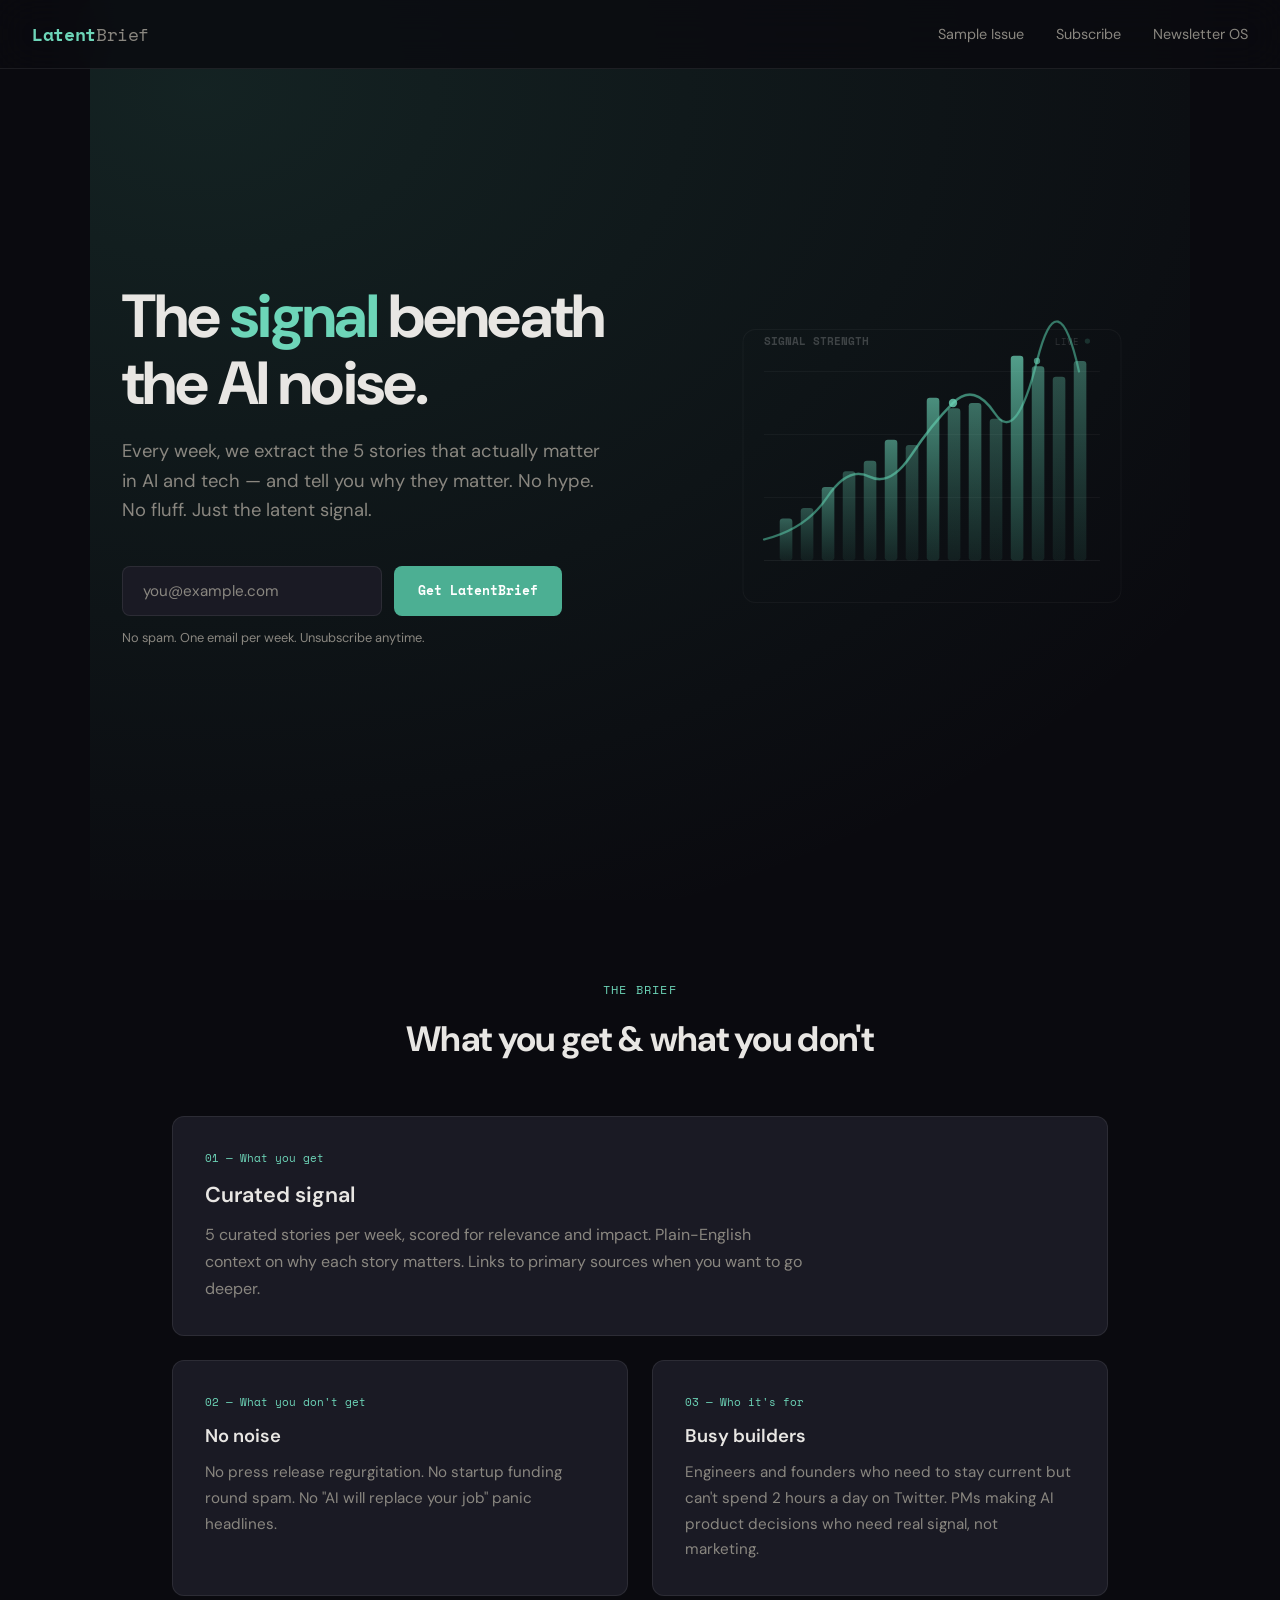
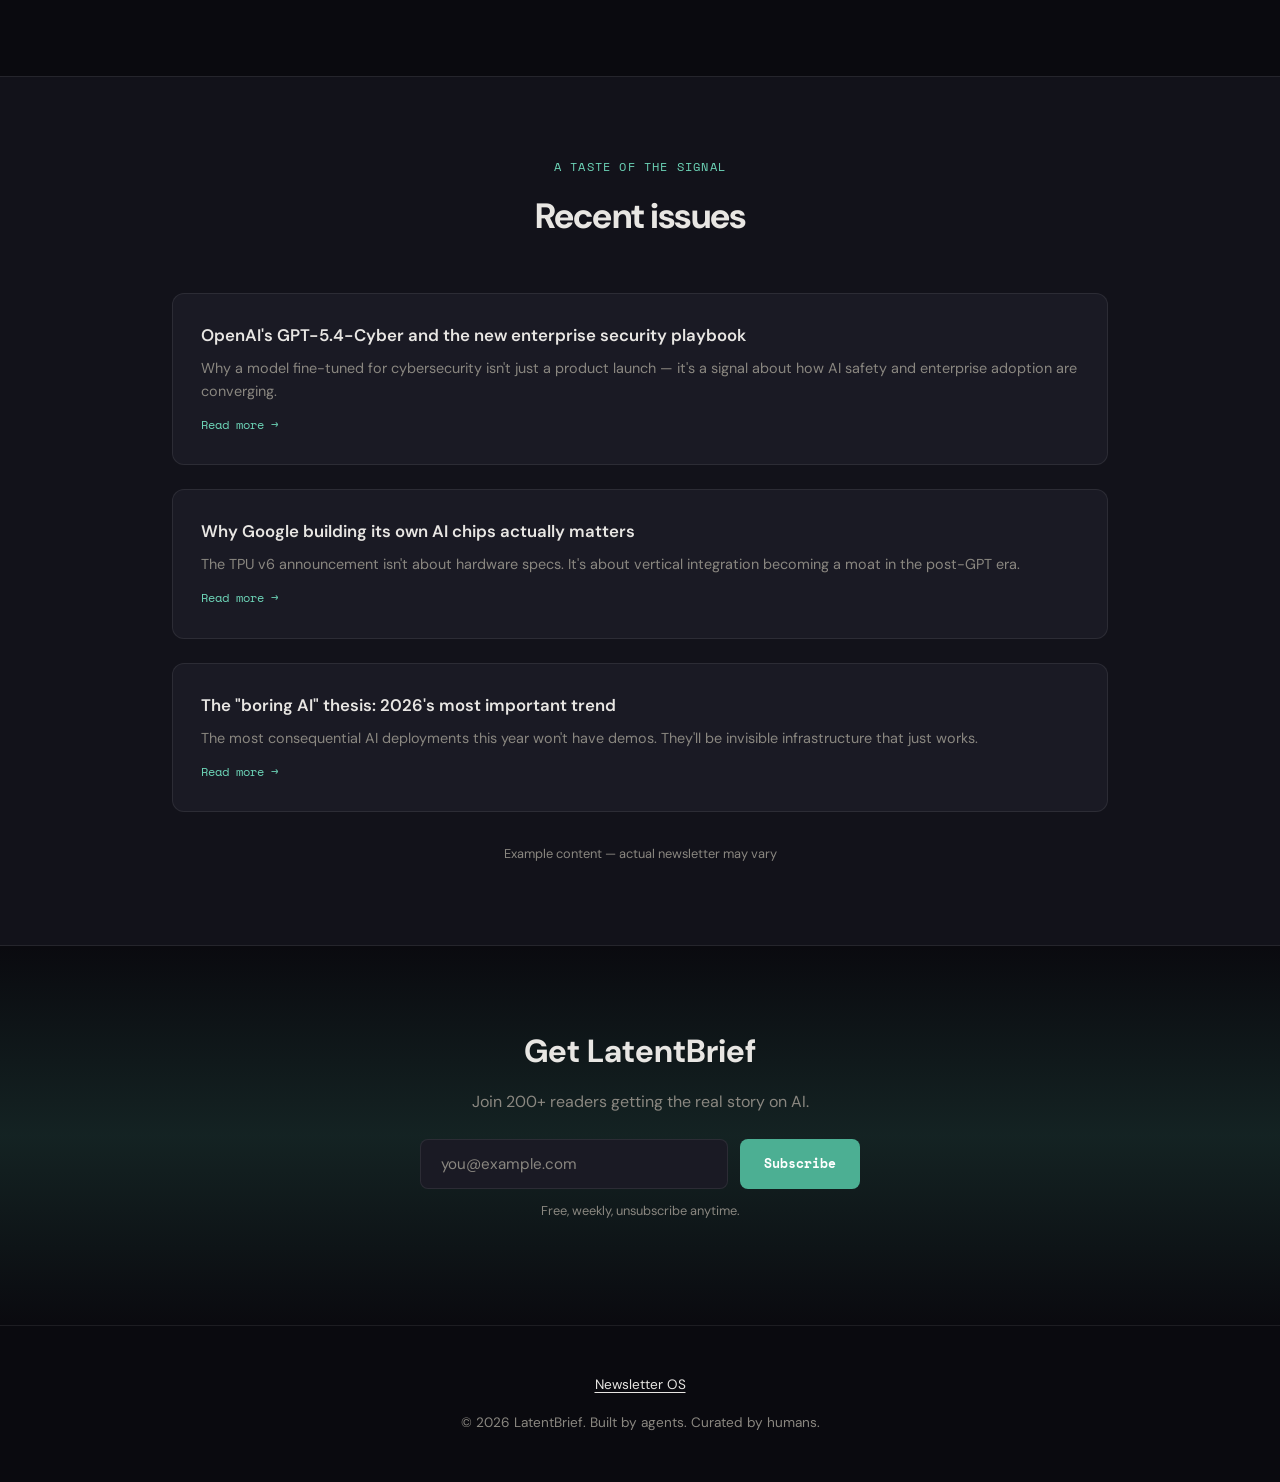
==== latentbrief/index.html @ 2be461a7 "fix: remove unicode arrow symbols and center mobile subscribe button" ====
<!DOCTYPE html>
<html lang="en">
<head>
  <meta charset="UTF-8">
  <meta name="viewport" content="width=device-width, initial-scale=1.0">
  <meta name="description" content="LatentBrief — A weekly tech newsletter that extracts the 5 stories that actually matter in AI and tech. No hype. No fluff. Just the latent signal.">
  <title>LatentBrief &#8212; The signal beneath the AI noise</title>
  <link rel="preconnect" href="https://fonts.googleapis.com">
  <link rel="preconnect" href="https://fonts.gstatic.com" crossorigin>
  <link href="https://fonts.googleapis.com/css2?family=DM+Sans:ital,opsz,wght@0,9..40,400;0,9..40,500;0,9..40,600;0,9..40,700;1,9..40,400&family=Space+Mono:wght@400;700&display=swap" rel="stylesheet">
  <style>
    *, *::before, *::after { box-sizing: border-box; margin: 0; padding: 0; }
    :root {
      --bg: #0a0a0f;
      --bg-elevated: #12121a;
      --bg-card: #1a1a24;
      --border: rgba(255,255,255,0.08);
      --text: #e8e6e3;
      --text-muted: #8a8780;
      --accent: #4caf93;
      --accent-light: #6dd5b8;
      --accent-glow: rgba(76,175,147,0.15);
      --mono: 'Space Mono', monospace;
      --sans: 'DM Sans', sans-serif;
    }
    html { scroll-behavior: smooth; }
    body {
      font-family: var(--sans);
      background: var(--bg);
      color: var(--text);
      line-height: 1.6;
      -webkit-font-smoothing: antialiased;
    }
    a { color: inherit; text-decoration: none; }

    /* Skip link */
    .skip-link {
      position: absolute; top: -40px; left: 0;
      background: var(--accent); color: #fff;
      padding: 0.5rem 1rem; font-family: var(--mono); font-size: 0.8rem;
      z-index: 200; border-radius: 0 0 6px 0;
      transition: top 0.2s;
    }
    .skip-link:focus { top: 0; outline: none; }

    .nav {
      position: fixed; top: 0; left: 0; right: 0; z-index: 100;
      padding: 1.25rem 2rem;
      display: flex; justify-content: space-between; align-items: center;
      background: rgba(10,10,15,0.8);
      backdrop-filter: blur(20px);
      border-bottom: 1px solid var(--border);
    }
    .nav-logo {
      font-family: var(--mono); font-weight: 700; font-size: 1.1rem;
      color: var(--accent-light); letter-spacing: -0.02em;
    }
    .nav-logo span { color: var(--text-muted); font-weight: 400; }
    .nav-links {
      display: flex; gap: 2rem; align-items: center;
      flex-wrap: wrap; justify-content: flex-end;
    }
    @media (max-width: 640px) {
      .nav { padding: 1rem; }
      .nav-links { gap: 1rem; }
      .nav-links a:not(.nav-logo) { font-size: 0.8rem; }
    }
    .nav-links a {
      font-size: 0.9rem; color: var(--text-muted);
      transition: color 0.2s;
    }
    .nav-links a:hover { color: var(--text); }
    .nav-links a:active { color: var(--accent-light); }
    .nav-links a:focus-visible {
      outline: 2px solid var(--accent); outline-offset: 4px; border-radius: 2px;
    }

    .hero {
      min-height: 100vh;
      display: grid;
      grid-template-columns: 1fr;
      align-items: center;
      padding: 8rem 2rem 4rem;
      position: relative;
      overflow: hidden;
      gap: 2rem;
    }
    @media (min-width: 900px) {
      .hero {
        grid-template-columns: 1.1fr 0.9fr;
        max-width: 1100px;
        margin: 0 auto;
        padding: 7rem 2rem 5rem;
      }
    }
    .hero::before {
      content: ''; position: absolute; top: -50%; left: -30%;
      width: 200%; height: 200%;
      background: radial-gradient(ellipse at 20% 30%, var(--accent-glow) 0%, transparent 50%);
      pointer-events: none;
    }
    .hero-text { position: relative; z-index: 1; }
    .hero h1 {
      font-size: clamp(2.5rem, 5vw, 3.8rem);
      font-weight: 700; line-height: 1.1;
      letter-spacing: -0.03em;
      margin-bottom: 1.25rem;
    }
    .hero h1 em {
      font-style: normal;
      color: var(--accent-light);
    }
    .hero-sub {
      font-size: 1.15rem; color: var(--text-muted);
      max-width: 480px; margin-bottom: 2.5rem;
    }
    .signup {
      display: flex; gap: 0.75rem; flex-wrap: wrap;
      width: 100%; max-width: 440px;
      position: relative;
      justify-content: center;
    }
    .signup label {
      position: absolute;
      left: -9999px;
      width: 1px;
      height: 1px;
      overflow: hidden;
    }
    .signup input {
      flex: 1; min-width: 240px;
      padding: 0.875rem 1.25rem; border-radius: 8px;
      border: 1px solid var(--border); background: var(--bg-card);
      color: var(--text); font-family: var(--sans); font-size: 0.95rem;
      outline: none; transition: border-color 0.2s, box-shadow 0.2s;
    }
    .signup input:focus {
      border-color: var(--accent);
      box-shadow: 0 0 0 3px rgba(76,175,147,0.15);
    }
    .signup input::placeholder { color: var(--text-muted); }
    .signup button {
      padding: 0.875rem 1.5rem; border-radius: 8px;
      border: none; background: var(--accent); color: #fff;
      font-family: var(--mono); font-size: 0.8rem; font-weight: 700;
      cursor: pointer;
      transition: background 0.15s ease-out, transform 0.15s ease-out, box-shadow 0.15s ease-out;
      white-space: nowrap;
      position: relative;
    }
    .signup button:hover {
      background: var(--accent-light);
      transform: translateY(-1px);
      box-shadow: 0 4px 12px rgba(76,175,147,0.25);
    }
    .signup button:active {
      transform: translateY(0) scale(0.97);
      box-shadow: 0 1px 4px rgba(76,175,147,0.2);
    }
    .signup button:focus-visible {
      outline: 2px solid var(--accent-light); outline-offset: 3px;
    }
    .signup button[aria-busy="true"] {
      color: transparent;
    }
    .signup button[aria-busy="true"]::after {
      content: '';
      position: absolute;
      top: 50%; left: 50%;
      width: 1rem; height: 1rem;
      margin: -0.5rem 0 0 -0.5rem;
      border: 2px solid rgba(255,255,255,0.3);
      border-top-color: #fff;
      border-radius: 50%;
      animation: spin 0.6s linear infinite;
    }
    @keyframes spin { to { transform: rotate(360deg); } }
    .signup-success {
      display: none;
      align-items: center;
      gap: 0.5rem;
      padding: 0.875rem 1.25rem;
      border-radius: 8px;
      background: rgba(76,175,147,0.1);
      border: 1px solid rgba(76,175,147,0.3);
      color: var(--accent-light);
      font-size: 0.95rem;
    }
    .signup-success.visible { display: flex; }
    .signup-error {
      display: none;
      width: 100%;
      padding: 0.5rem 0;
      color: #ef4444;
      font-size: 0.85rem;
    }
    .signup-error.visible { display: block; }
    .signup-note {
      margin-top: 0.75rem; font-size: 0.8rem; color: var(--text-muted);
    }

    .signal-viz {
      position: relative;
      width: 100%;
      height: 280px;
      display: flex;
      align-items: center;
      justify-content: center;
    }
    @media (min-width: 900px) {
      .signal-viz { height: 360px; }
    }
    .signal-viz svg {
      width: 100%;
      height: 100%;
      max-width: 420px;
    }

    .section {
      padding: 5rem 2rem; max-width: 1000px; margin: 0 auto;
    }
    .section-header {
      text-align: center; margin-bottom: 3rem;
    }
    .section-header p {
      font-family: var(--mono); font-size: 0.75rem;
      color: var(--accent-light); text-transform: uppercase;
      letter-spacing: 0.1em; margin-bottom: 0.75rem;
    }
    .section-header h2 {
      font-size: clamp(1.6rem, 4vw, 2.2rem); font-weight: 700;
      letter-spacing: -0.02em;
    }

    .cards {
      display: grid;
      grid-template-columns: 1fr;
      gap: 1.5rem;
    }
    @media (min-width: 700px) {
      .cards {
        grid-template-columns: 1fr 1fr;
        grid-template-rows: auto auto;
      }
      .card:first-child {
        grid-column: 1 / -1;
      }
    }
    .card {
      background: var(--bg-card); border: 1px solid var(--border);
      border-radius: 12px; padding: 2rem;
      transition: all 0.2s ease-out;
    }
    .card:hover {
      border-color: rgba(76,175,147,0.3);
      transform: translateY(-2px);
      box-shadow: 0 8px 24px rgba(0,0,0,0.2);
    }
    .card-label {
      font-family: var(--mono); font-size: 0.7rem;
      color: var(--accent-light); margin-bottom: 0.75rem;
    }
    .card h3 { font-size: 1.15rem; font-weight: 600; margin-bottom: 0.5rem; }
    .card:first-child h3 { font-size: 1.35rem; }
    .card p { font-size: 0.95rem; color: var(--text-muted); line-height: 1.7; }
    .card:first-child p { font-size: 1rem; max-width: 600px; }

    .samples {
      background: var(--bg-elevated);
      border-top: 1px solid var(--border);
      border-bottom: 1px solid var(--border);
    }
    .sample-grid {
      display: grid; gap: 1.5rem;
    }
    .sample {
      background: var(--bg-card); border: 1px solid var(--border);
      border-radius: 12px; padding: 1.75rem;
      transition: all 0.2s ease-out;
    }
    .sample:hover {
      border-color: rgba(76,175,147,0.3);
      transform: translateY(-1px);
    }
    .sample h3 {
      font-size: 1.05rem; font-weight: 600; margin-bottom: 0.5rem;
    }
    .sample p { font-size: 0.9rem; color: var(--text-muted); }
    .sample .read {
      display: inline-block; margin-top: 0.75rem;
      font-family: var(--mono); font-size: 0.75rem; color: var(--accent-light);
    }

    .cta {
      text-align: center; padding: 5rem 2rem;
      background: linear-gradient(180deg, transparent 0%, var(--accent-glow) 50%, transparent 100%);
    }
    .cta h2 { font-size: 2rem; font-weight: 700; margin-bottom: 0.75rem; }
    .cta p { color: var(--text-muted); margin-bottom: 1.5rem; }

    .footer {
      padding: 3rem 2rem; text-align: center;
      border-top: 1px solid var(--border);
      color: var(--text-muted); font-size: 0.85rem;
    }
    .footer a {
      color: var(--text);
      text-decoration: underline;
      text-underline-offset: 3px;
      transition: color 0.2s;
    }
    .footer a:hover { color: var(--accent-light); }
    .footer a:focus-visible {
      outline: 2px solid var(--accent); outline-offset: 3px; border-radius: 2px;
    }
    .footer a:active { color: var(--accent); }
    .footer-links { display: flex; gap: 1.5rem; justify-content: center; margin-bottom: 1rem; }

    ::-webkit-scrollbar { width: 8px; }
    ::-webkit-scrollbar-track { background: var(--bg); }
    ::-webkit-scrollbar-thumb { background: var(--bg-card); border-radius: 4px; }

    @media (prefers-reduced-motion: reduce) {
      *, *::before, *::after {
        animation-duration: 0.01ms !important;
        animation-iteration-count: 1 !important;
        transition-duration: 0.01ms !important;
        scroll-behavior: auto !important;
      }
    }
  </style>
</head>
<body>

  <a href="#hero" class="skip-link">Skip to content</a>

  <nav class="nav">
    <div class="nav-logo">Latent<span>Brief</span></div>
    <div class="nav-links">
      <a href="#preview">Sample Issue</a>
      <a href="#subscribe">Subscribe</a>
      <a href="../">Newsletter OS</a>
    </div>
  </nav>

  <header class="hero" id="hero">
    <div class="hero-text">
      <h1>The <em>signal</em> beneath the AI noise.</h1>
      <p class="hero-sub">Every week, we extract the 5 stories that actually matter in AI and tech &#8212; and tell you why they matter. No hype. No fluff. Just the latent signal.</p>
      <form class="signup" id="hero-signup" onsubmit="handleSubscribe(event, 'hero-signup')">
        <label for="hero-email">Email address</label>
        <input type="email" id="hero-email" name="email" placeholder="you@example.com" required>
        <button type="submit" id="hero-btn">Get LatentBrief</button>
        <div class="signup-success" id="hero-success">
          <svg width="18" height="18" viewBox="0 0 24 24" fill="none" stroke="currentColor" stroke-width="2.5" stroke-linecap="round" stroke-linejoin="round"><polyline points="20 6 9 17 4 12"/></svg>
          You're on the list. First issue drops soon.
        </div>
        <div class="signup-error" id="hero-error">Something went wrong. Please try again.</div>
      </form>
      <p class="signup-note">No spam. One email per week. Unsubscribe anytime.</p>
    </div>
    <div class="signal-viz" aria-hidden="true">
      <svg viewBox="0 0 400 300" xmlns="http://www.w3.org/2000/svg">
        <defs>
          <linearGradient id="signalGrad" x1="0%" y1="0%" x2="100%" y2="0%">
            <stop offset="0%" style="stop-color:#4caf93;stop-opacity:0.1"/>
            <stop offset="50%" style="stop-color:#6dd5b8;stop-opacity:0.4"/>
            <stop offset="100%" style="stop-color:#4caf93;stop-opacity:0.1"/>
          </linearGradient>
          <linearGradient id="barGrad" x1="0%" y1="0%" x2="0%" y2="100%">
            <stop offset="0%" style="stop-color:#6dd5b8;stop-opacity:0.8"/>
            <stop offset="100%" style="stop-color:#4caf93;stop-opacity:0.2"/>
          </linearGradient>
        </defs>
        <rect x="20" y="20" width="360" height="260" rx="12" fill="none" stroke="rgba(255,255,255,0.04)" stroke-width="1"/>
        <line x1="40" y1="240" x2="360" y2="240" stroke="rgba(255,255,255,0.06)" stroke-width="1"/>
        <line x1="40" y1="180" x2="360" y2="180" stroke="rgba(255,255,255,0.04)" stroke-width="1"/>
        <line x1="40" y1="120" x2="360" y2="120" stroke="rgba(255,255,255,0.04)" stroke-width="1"/>
        <line x1="40" y1="60" x2="360" y2="60" stroke="rgba(255,255,255,0.04)" stroke-width="1"/>
        <path d="M40,220 Q80,210 100,180 T140,160 T180,140 T220,90 T260,100 T300,50 T340,60" fill="none" stroke="url(#signalGrad)" stroke-width="2.5" stroke-linecap="round"/>
        <path d="M40,220 Q80,210 100,180 T140,160 T180,140 T220,90 T260,100 T300,50 T340,60" fill="none" stroke="#4caf93" stroke-width="2" stroke-linecap="round" opacity="0.6"/>
        <circle cx="220" cy="90" r="4" fill="#6dd5b8" opacity="0.8"/>
        <circle cx="300" cy="50" r="3" fill="#6dd5b8" opacity="0.6"/>
        <rect x="55" y="200" width="12" height="40" rx="3" fill="url(#barGrad)" opacity="0.5"/>
        <rect x="75" y="190" width="12" height="50" rx="3" fill="url(#barGrad)" opacity="0.4"/>
        <rect x="95" y="170" width="12" height="70" rx="3" fill="url(#barGrad)" opacity="0.6"/>
        <rect x="115" y="155" width="12" height="85" rx="3" fill="url(#barGrad)" opacity="0.4"/>
        <rect x="135" y="145" width="12" height="95" rx="3" fill="url(#barGrad)" opacity="0.5"/>
        <rect x="155" y="125" width="12" height="115" rx="3" fill="url(#barGrad)" opacity="0.7"/>
        <rect x="175" y="130" width="12" height="110" rx="3" fill="url(#barGrad)" opacity="0.4"/>
        <rect x="195" y="85" width="12" height="155" rx="3" fill="url(#barGrad)" opacity="0.8"/>
        <rect x="215" y="95" width="12" height="145" rx="3" fill="url(#barGrad)" opacity="0.5"/>
        <rect x="235" y="90" width="12" height="150" rx="3" fill="url(#barGrad)" opacity="0.6"/>
        <rect x="255" y="105" width="12" height="135" rx="3" fill="url(#barGrad)" opacity="0.4"/>
        <rect x="275" y="45" width="12" height="195" rx="3" fill="url(#barGrad)" opacity="0.9"/>
        <rect x="295" y="55" width="12" height="185" rx="3" fill="url(#barGrad)" opacity="0.6"/>
        <rect x="315" y="65" width="12" height="175" rx="3" fill="url(#barGrad)" opacity="0.4"/>
        <rect x="335" y="50" width="12" height="190" rx="3" fill="url(#barGrad)" opacity="0.5"/>
        <text x="40" y="35" fill="rgba(255,255,255,0.2)" font-family="var(--mono)" font-size="10" font-weight="700">SIGNAL STRENGTH</text>
        <text x="340" y="35" fill="rgba(255,255,255,0.15)" font-family="var(--mono)" font-size="9" text-anchor="end">LIVE</text>
        <circle cx="348" cy="31" r="2.5" fill="#4caf93" opacity="0.8">
          <animate attributeName="opacity" values="0.8;0.2;0.8" dur="2s" repeatCount="indefinite"/>
        </circle>
      </svg>
    </div>
  </header>

  <section>
    <div class="section">
      <div class="section-header">
        <p>The Brief</p>
        <h2>What you get & what you don't</h2>
      </div>
      <div class="cards">
        <div class="card">
          <div class="card-label">01 &#8212; What you get</div>
          <h3>Curated signal</h3>
          <p>5 curated stories per week, scored for relevance and impact. Plain-English context on why each story matters. Links to primary sources when you want to go deeper.</p>
        </div>
        <div class="card">
          <div class="card-label">02 &#8212; What you don't get</div>
          <h3>No noise</h3>
          <p>No press release regurgitation. No startup funding round spam. No "AI will replace your job" panic headlines.</p>
        </div>
        <div class="card">
          <div class="card-label">03 &#8212; Who it's for</div>
          <h3>Busy builders</h3>
          <p>Engineers and founders who need to stay current but can't spend 2 hours a day on Twitter. PMs making AI product decisions who need real signal, not marketing.</p>
        </div>
      </div>
    </div>
  </section>

  <section id="preview" class="samples">
    <div class="section">
      <div class="section-header">
        <p>A taste of the signal</p>
        <h2>Recent issues</h2>
      </div>
      <div class="sample-grid">
        <div class="sample">
          <h3>OpenAI's GPT-5.4-Cyber and the new enterprise security playbook</h3>
          <p>Why a model fine-tuned for cybersecurity isn't just a product launch &#8212; it's a signal about how AI safety and enterprise adoption are converging.</p>
          <span class="read">Read more &#8594;</span>
        </div>
        <div class="sample">
          <h3>Why Google building its own AI chips actually matters</h3>
          <p>The TPU v6 announcement isn't about hardware specs. It's about vertical integration becoming a moat in the post-GPT era.</p>
          <span class="read">Read more &#8594;</span>
        </div>
        <div class="sample">
          <h3>The "boring AI" thesis: 2026's most important trend</h3>
          <p>The most consequential AI deployments this year won't have demos. They'll be invisible infrastructure that just works.</p>
          <span class="read">Read more &#8594;</span>
        </div>
      </div>
      <p style="text-align:center; margin-top:2rem; font-size:0.8rem; color:var(--text-muted);">Example content &#8212; actual newsletter may vary</p>
    </div>
  </section>

  <section id="subscribe" class="cta">
    <h2>Get LatentBrief</h2>
    <p>Join 200+ readers getting the real story on AI.</p>
    <form class="signup" id="cta-signup" style="margin:0 auto;" onsubmit="handleSubscribe(event, 'cta-signup')">
      <label for="cta-email">Email address</label>
      <input type="email" id="cta-email" name="email" placeholder="you@example.com" required>
      <button type="submit" id="cta-btn">Subscribe</button>
      <div class="signup-success" id="cta-success">
        <svg width="18" height="18" viewBox="0 0 24 24" fill="none" stroke="currentColor" stroke-width="2.5" stroke-linecap="round" stroke-linejoin="round"><polyline points="20 6 9 17 4 12"/></svg>
        You're on the list. First issue drops soon.
      </div>
      <div class="signup-error" id="cta-error">Something went wrong. Please try again.</div>
    </form>
    <p class="signup-note">Free, weekly, unsubscribe anytime.</p>
  </section>

  <footer class="footer">
    <div class="footer-links">
      <a href="../">Newsletter OS</a>
    </div>
    <p>&#169; 2026 LatentBrief. Built by agents. Curated by humans.</p>
  </footer>

  <script>
    function handleSubscribe(event, formId) {
      event.preventDefault();
      const form = document.getElementById(formId);
      const btn = form.querySelector('button[type="submit"]');
      const success = document.getElementById(formId.replace('signup', 'success'));
      const error = document.getElementById(formId.replace('signup', 'error'));
      const input = form.querySelector('input[type="email"]');

      success.classList.remove('visible');
      error.classList.remove('visible');

      if (!input.value || !input.validity.valid) {
        error.textContent = 'Please enter a valid email address.';
        error.classList.add('visible');
        input.focus();
        return;
      }

      btn.setAttribute('aria-busy', 'true');
      btn.disabled = true;
      const originalText = btn.textContent;

      setTimeout(() => {
        btn.removeAttribute('aria-busy');
        btn.disabled = false;
        btn.textContent = originalText;
        input.value = '';
        success.classList.add('visible');
        btn.style.display = 'none';
        input.style.display = 'none';
      }, 1200);
    }
  </script>

</body>
</html>
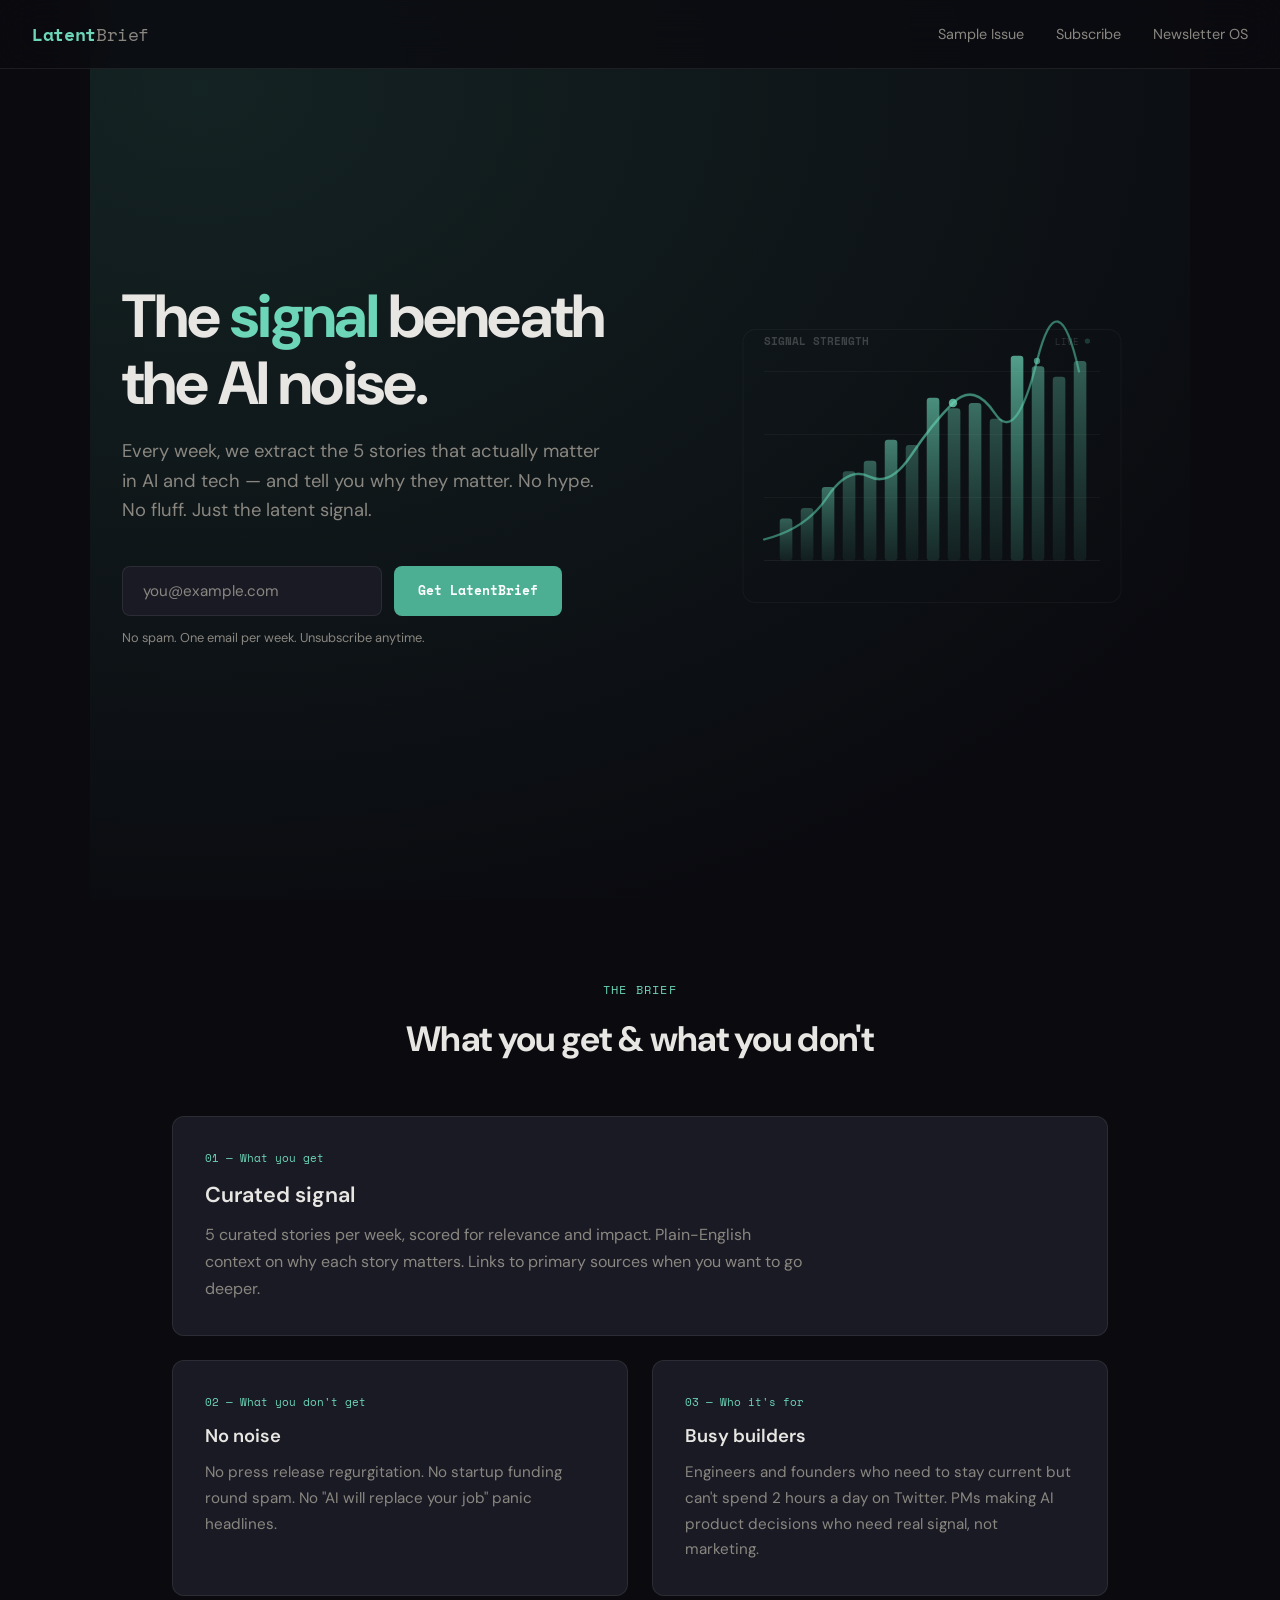
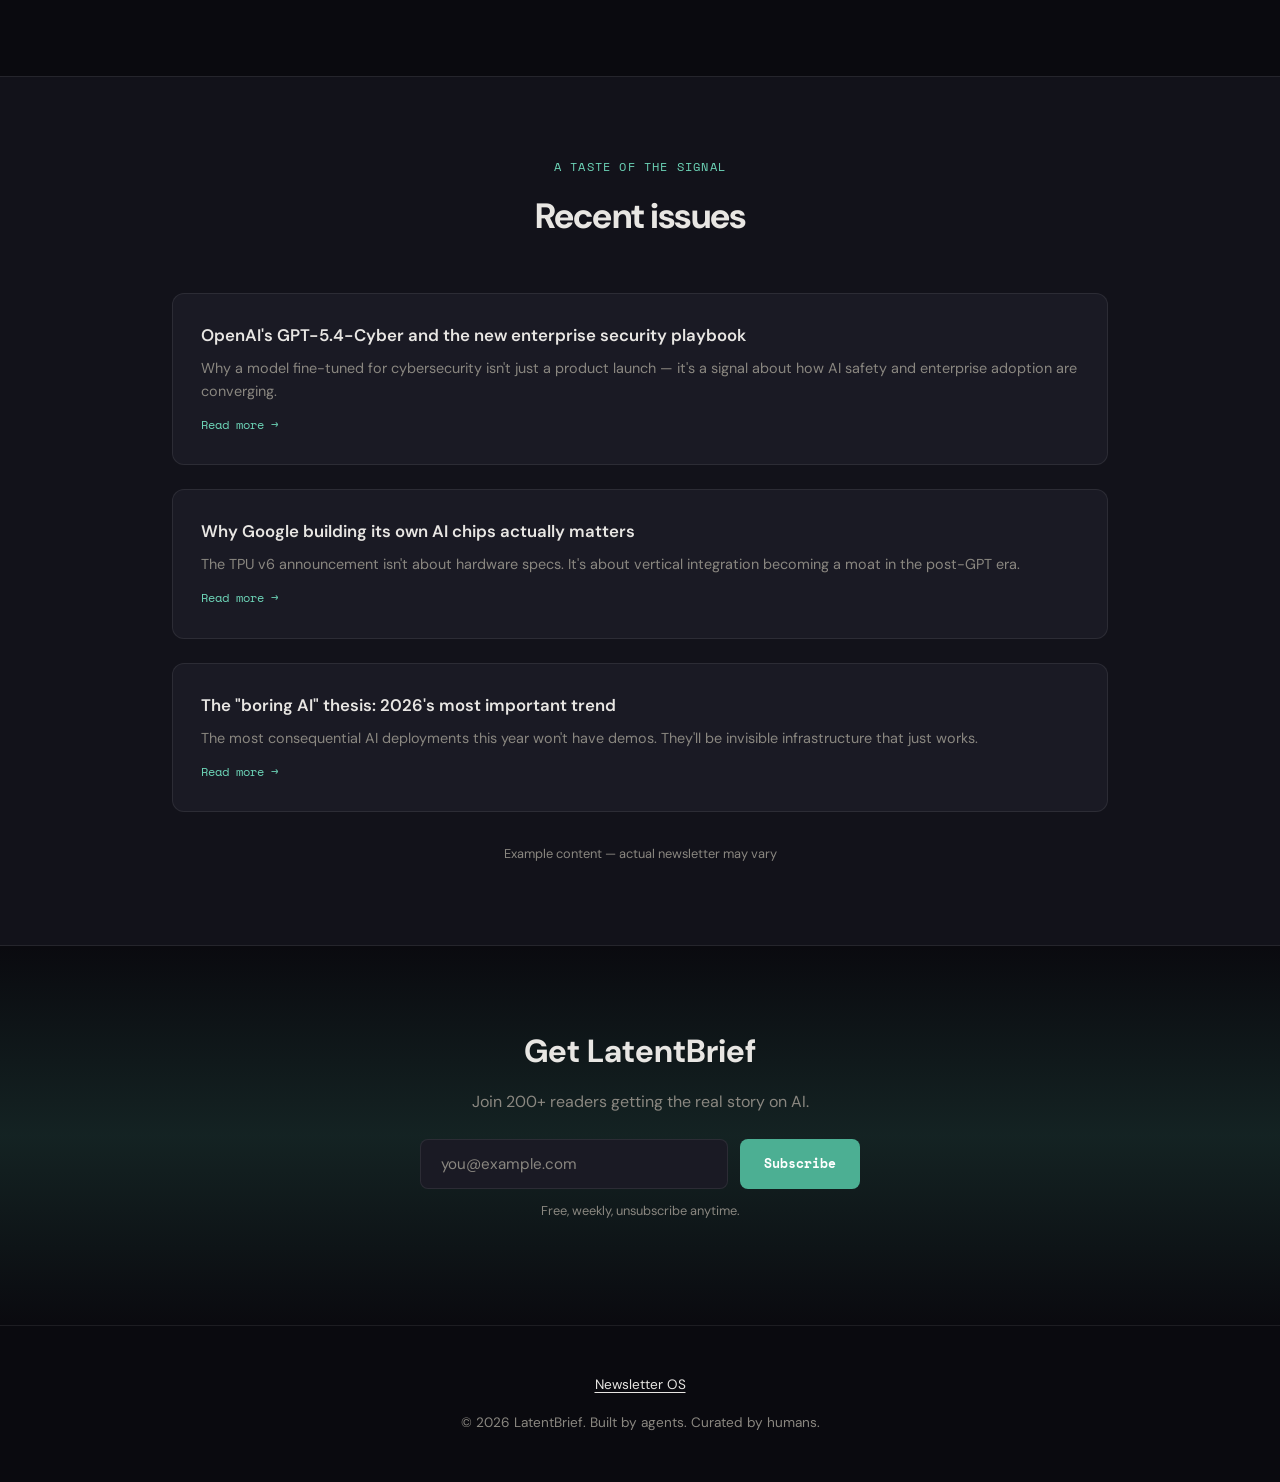
==== commit 2935900d: "feat: mobile hamburger menu for both pages On viewports <= 640px, nav links now collapse into a hamb" ====
--- a/latentbrief/index.html
+++ b/latentbrief/index.html
@@ -60,10 +60,35 @@
       display: flex; gap: 2rem; align-items: center;
       flex-wrap: wrap; justify-content: flex-end;
     }
+    .nav-toggle {
+      display: none;
+      background: none; border: none;
+      color: var(--text); cursor: pointer;
+      padding: 0.25rem; margin-left: auto;
+    }
+    .nav-toggle:focus-visible {
+      outline: 2px solid var(--accent); outline-offset: 3px; border-radius: 4px;
+    }
     @media (max-width: 640px) {
       .nav { padding: 1rem; }
-      .nav-links { gap: 1rem; }
-      .nav-links a:not(.nav-logo) { font-size: 0.8rem; }
+      .nav-toggle { display: block; }
+      .nav-links {
+        position: absolute; top: 100%; left: 0; right: 0;
+        background: rgba(10,10,15,0.95);
+        backdrop-filter: blur(20px);
+        border-bottom: 1px solid var(--border);
+        flex-direction: column;
+        padding: 1rem 2rem;
+        gap: 0;
+        display: none;
+      }
+      .nav-links.open { display: flex; }
+      .nav-links a {
+        padding: 0.75rem 0;
+        font-size: 0.95rem;
+        border-bottom: 1px solid var(--border);
+      }
+      .nav-links a:last-child { border-bottom: none; }
     }
     .nav-links a {
       font-size: 0.9rem; color: var(--text-muted);
@@ -336,7 +361,14 @@
 
   <nav class="nav">
     <div class="nav-logo">Latent<span>Brief</span></div>
-    <div class="nav-links">
+    <button class="nav-toggle" aria-label="Toggle menu" aria-expanded="false" aria-controls="nav-menu">
+      <svg width="24" height="24" viewBox="0 0 24 24" fill="none" stroke="currentColor" stroke-width="2" stroke-linecap="round">
+        <line x1="3" y1="6" x2="21" y2="6"/>
+        <line x1="3" y1="12" x2="21" y2="12"/>
+        <line x1="3" y1="18" x2="21" y2="18"/>
+      </svg>
+    </button>
+    <div class="nav-links" id="nav-menu">
       <a href="#preview">Sample Issue</a>
       <a href="#subscribe">Subscribe</a>
       <a href="../">Newsletter OS</a>
@@ -514,6 +546,31 @@
         input.style.display = 'none';
       }, 1200);
     }
+    // Mobile nav toggle
+    (function() {
+      var toggle = document.querySelector('.nav-toggle');
+      var menu = document.getElementById('nav-menu');
+      if (!toggle || !menu) return;
+
+      toggle.addEventListener('click', function() {
+        var isOpen = menu.classList.toggle('open');
+        toggle.setAttribute('aria-expanded', isOpen);
+      });
+
+      menu.querySelectorAll('a').forEach(function(link) {
+        link.addEventListener('click', function() {
+          menu.classList.remove('open');
+          toggle.setAttribute('aria-expanded', 'false');
+        });
+      });
+
+      document.addEventListener('keydown', function(e) {
+        if (e.key === 'Escape' && menu.classList.contains('open')) {
+          menu.classList.remove('open');
+          toggle.setAttribute('aria-expanded', 'false');
+        }
+      });
+    })();
   </script>
 
 </body>
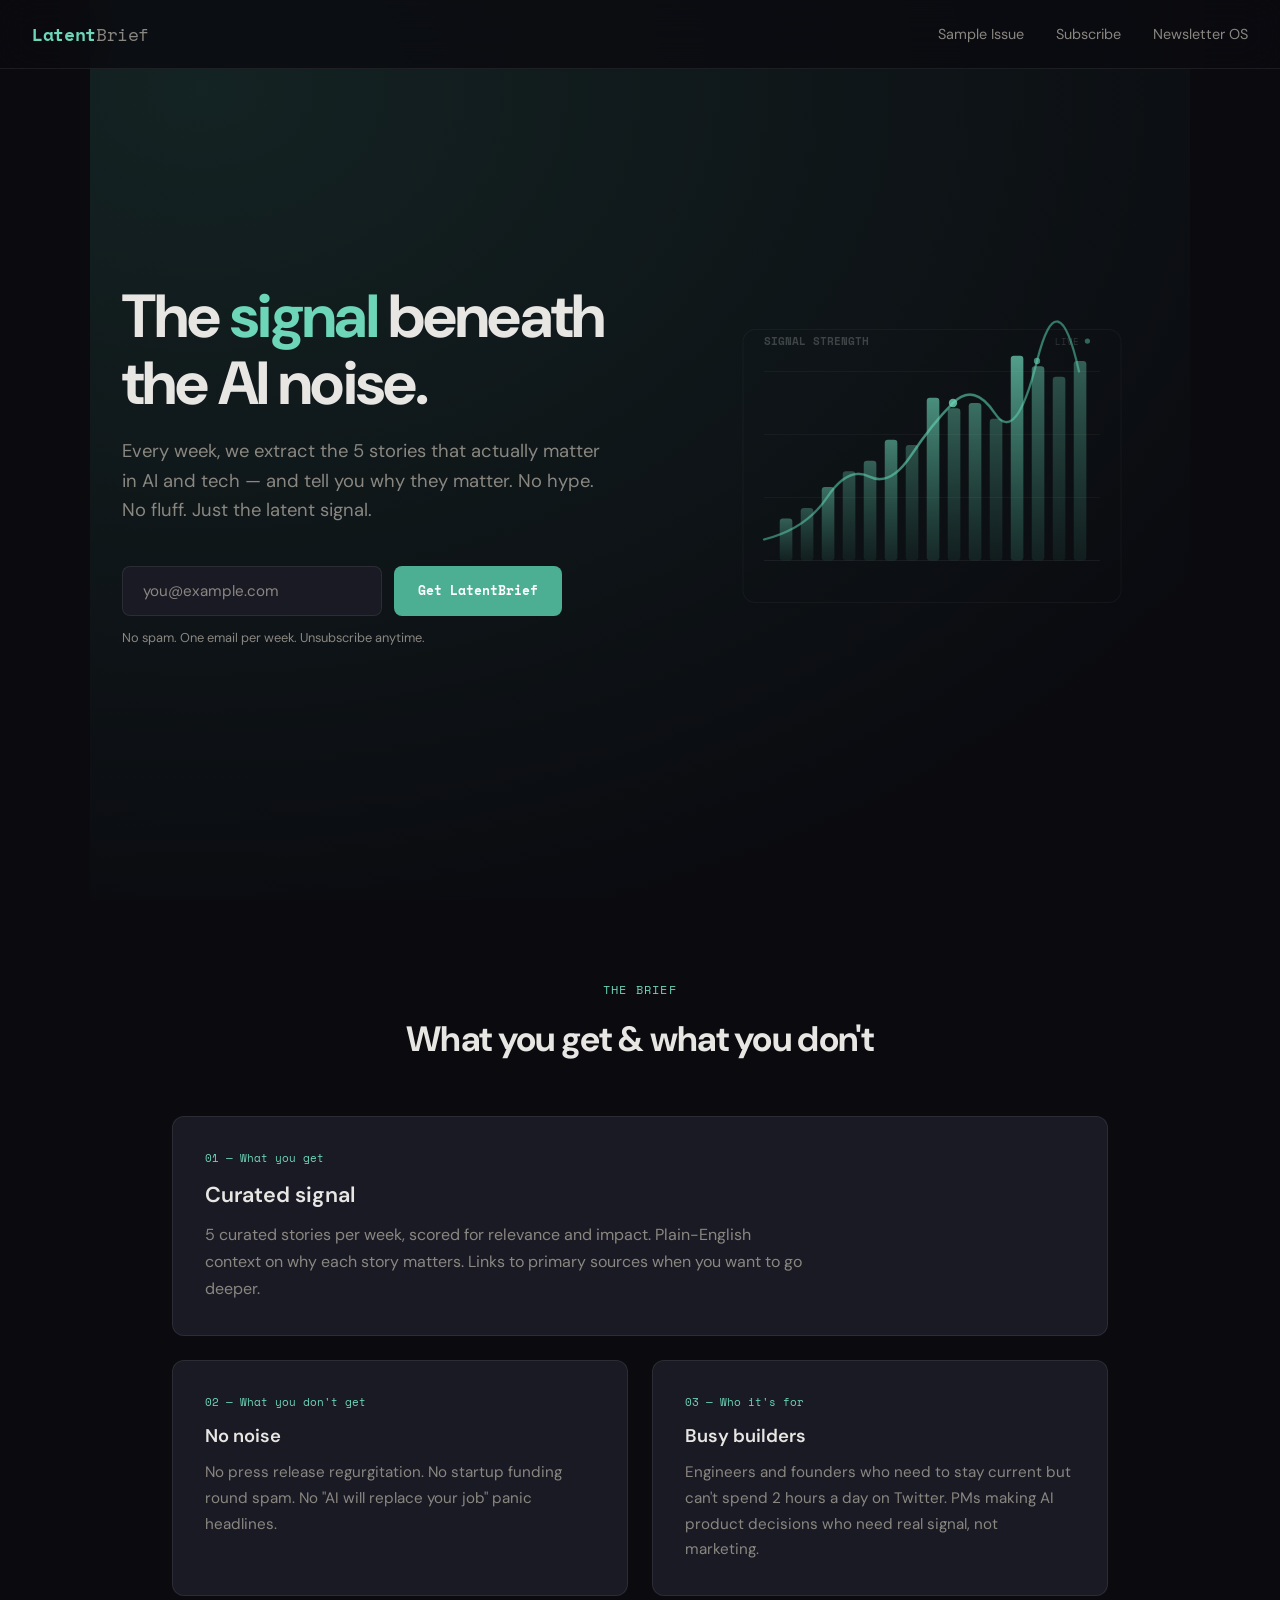
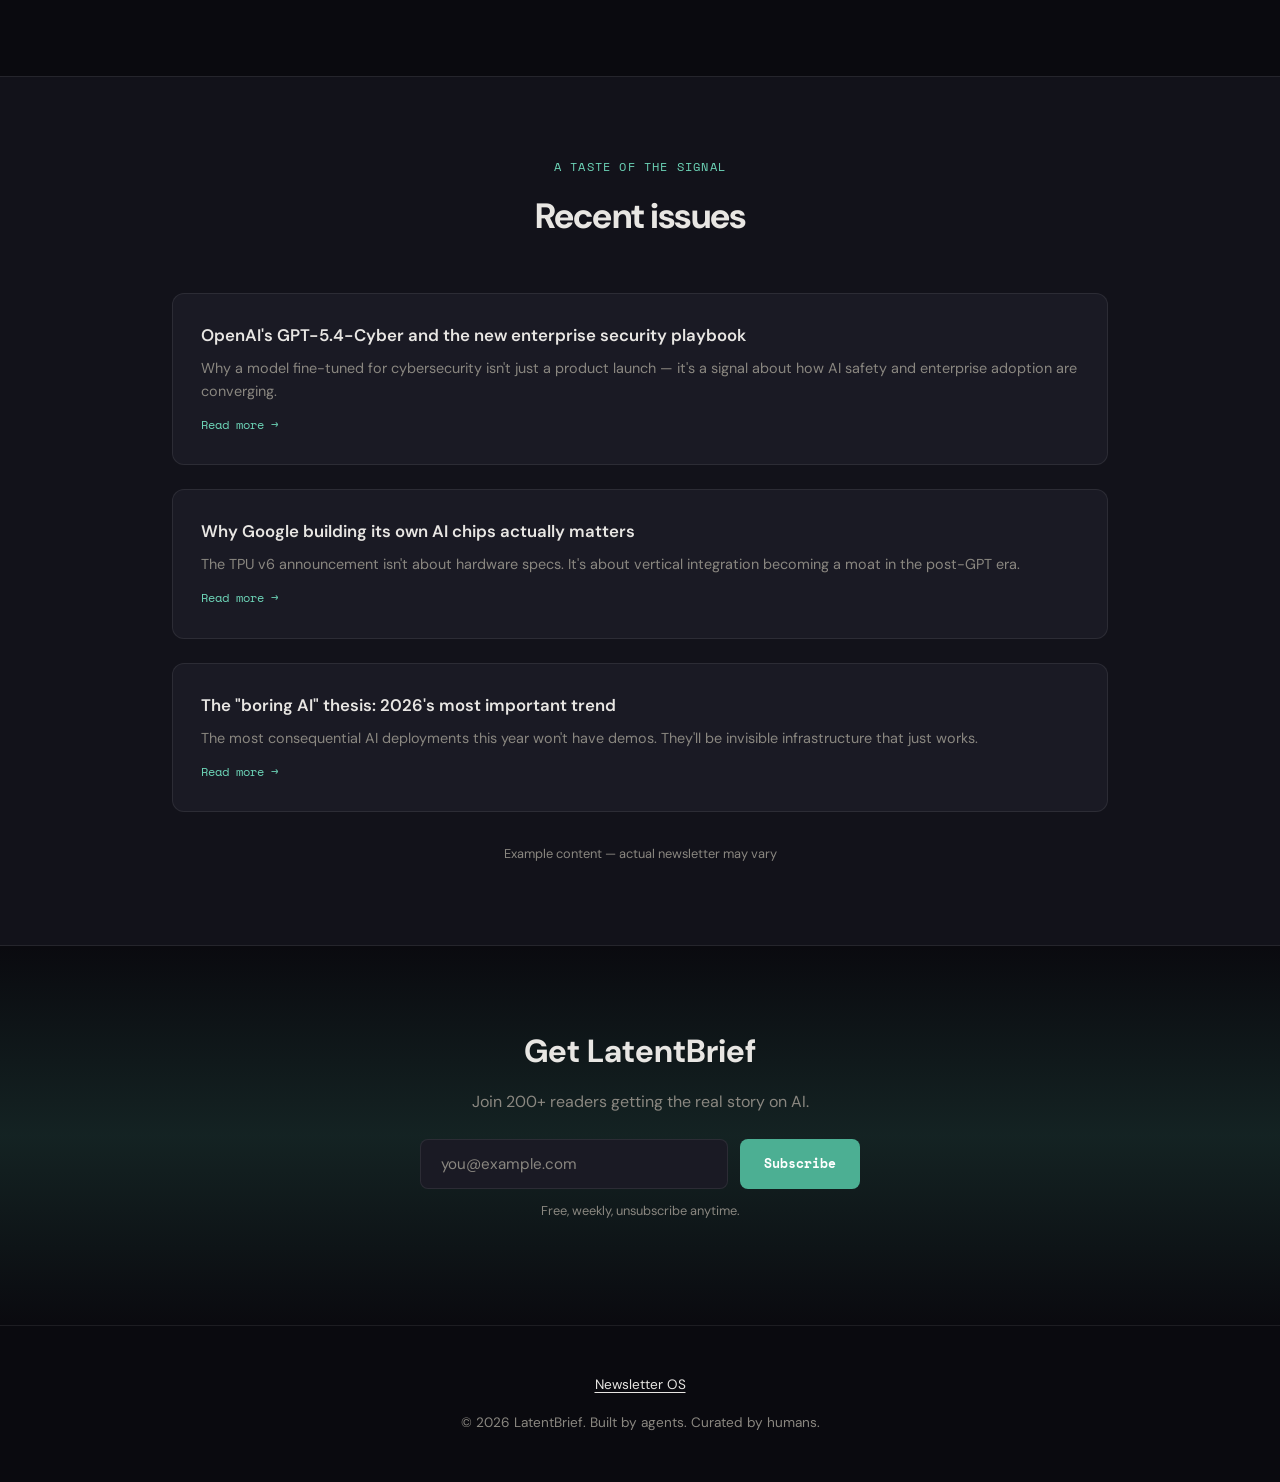
==== commit 0d5e305b: "feat: integrate Loops.so forms on both landing pages - Replace fake setTimeout simulation with real " ====
--- a/latentbrief/index.html
+++ b/latentbrief/index.html
@@ -514,7 +514,7 @@
   </footer>
 
   <script>
-    function handleSubscribe(event, formId) {
+    async function handleSubscribe(event, formId) {
       event.preventDefault();
       const form = document.getElementById(formId);
       const btn = form.querySelector('button[type="submit"]');
@@ -536,15 +536,45 @@
       btn.disabled = true;
       const originalText = btn.textContent;
 
-      setTimeout(() => {
+      try {
+        const formData = new URLSearchParams();
+        formData.append('email', input.value.trim());
+
+        const response = await fetch('https://app.loops.so/api/newsletter-form/cmo7ehg1003sm0ixcrhmb1of0', {
+          method: 'POST',
+          headers: { 'Content-Type': 'application/x-www-form-urlencoded' },
+          body: formData.toString()
+        });
+
+        let data;
+        try {
+          data = await response.json();
+        } catch {
+          data = {};
+        }
+
+        if (response.ok && data.success) {
+          input.value = '';
+          success.classList.add('visible');
+          btn.style.display = 'none';
+          input.style.display = 'none';
+        } else if (response.status === 429) {
+          error.textContent = 'Too many attempts. Please wait a minute and try again.';
+          error.classList.add('visible');
+        } else {
+          error.textContent = data.message || 'Something went wrong. Please try again.';
+          error.classList.add('visible');
+        }
+      } catch (err) {
+        error.textContent = 'Network error. Please check your connection and try again.';
+        error.classList.add('visible');
+      } finally {
         btn.removeAttribute('aria-busy');
         btn.disabled = false;
-        btn.textContent = originalText;
-        input.value = '';
-        success.classList.add('visible');
-        btn.style.display = 'none';
-        input.style.display = 'none';
-      }, 1200);
+        if (btn.style.display !== 'none') {
+          btn.textContent = originalText;
+        }
+      }
     }
     // Mobile nav toggle
     (function() {
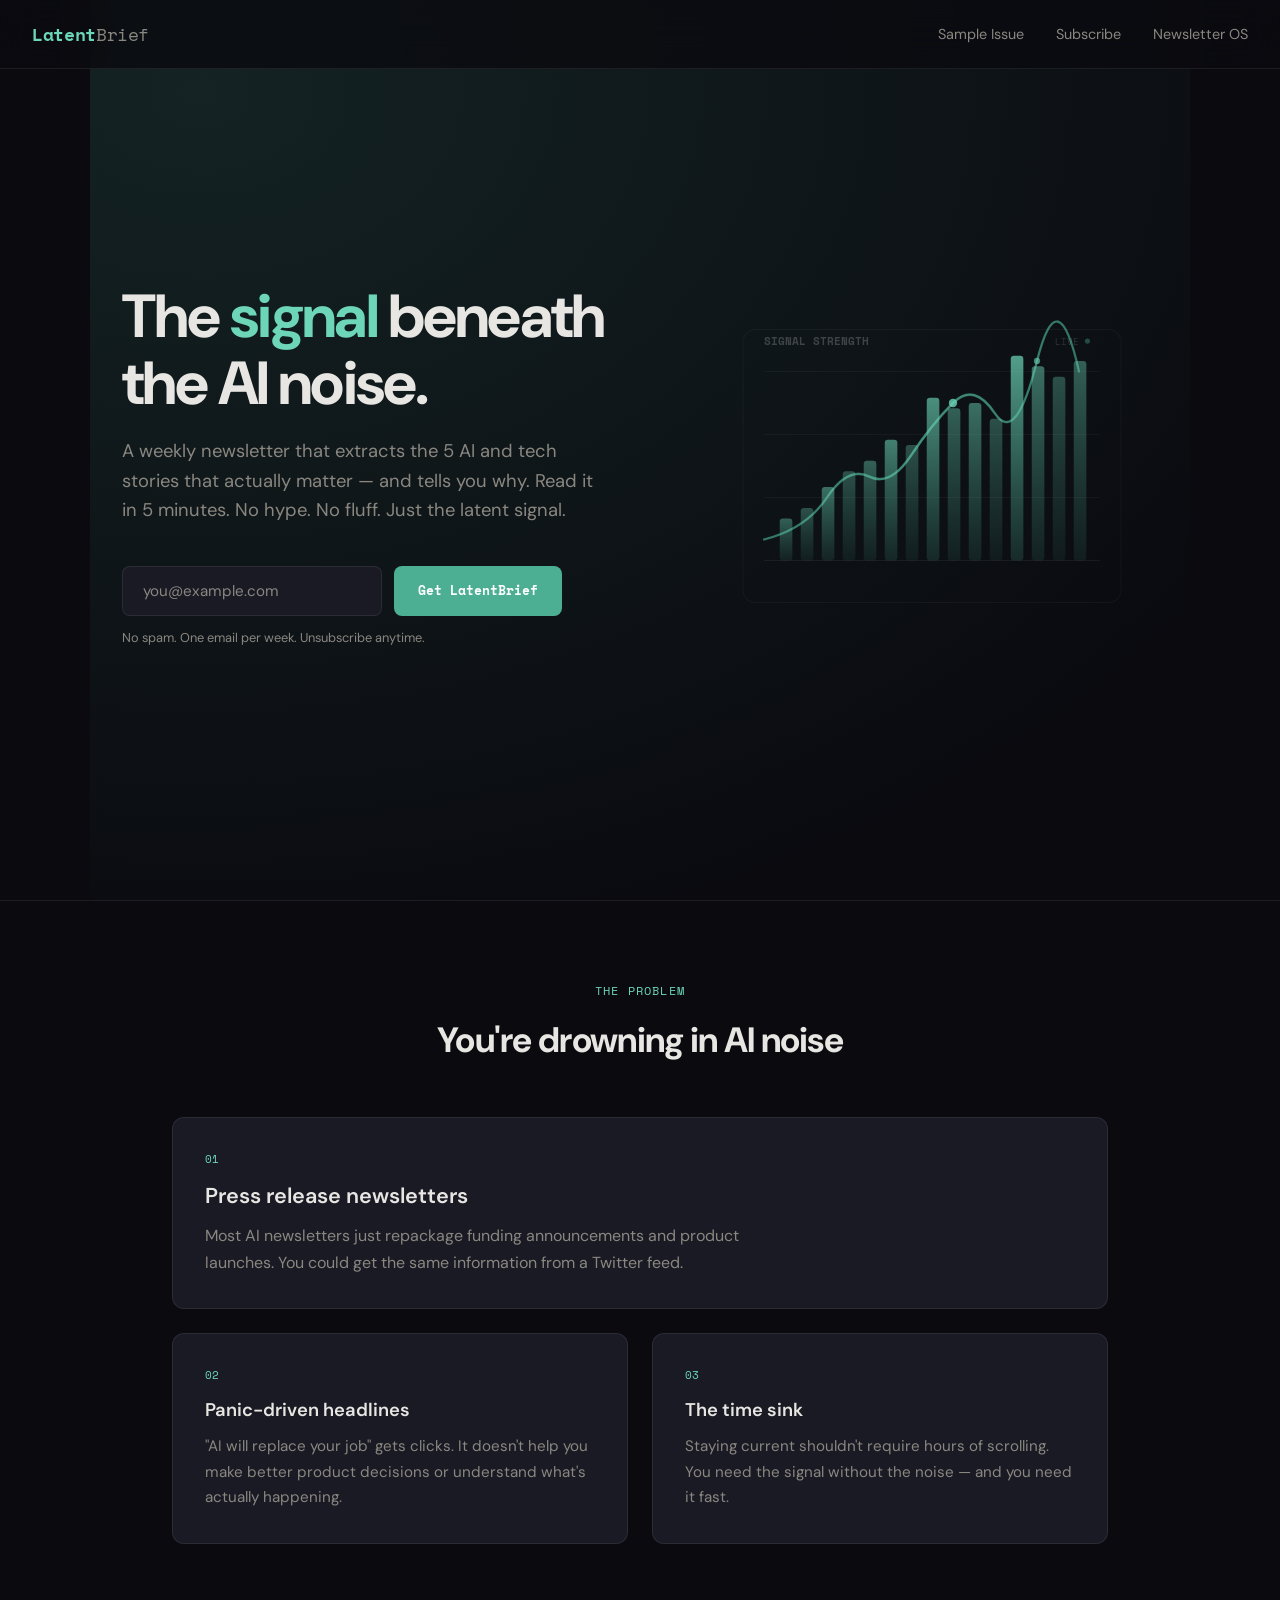
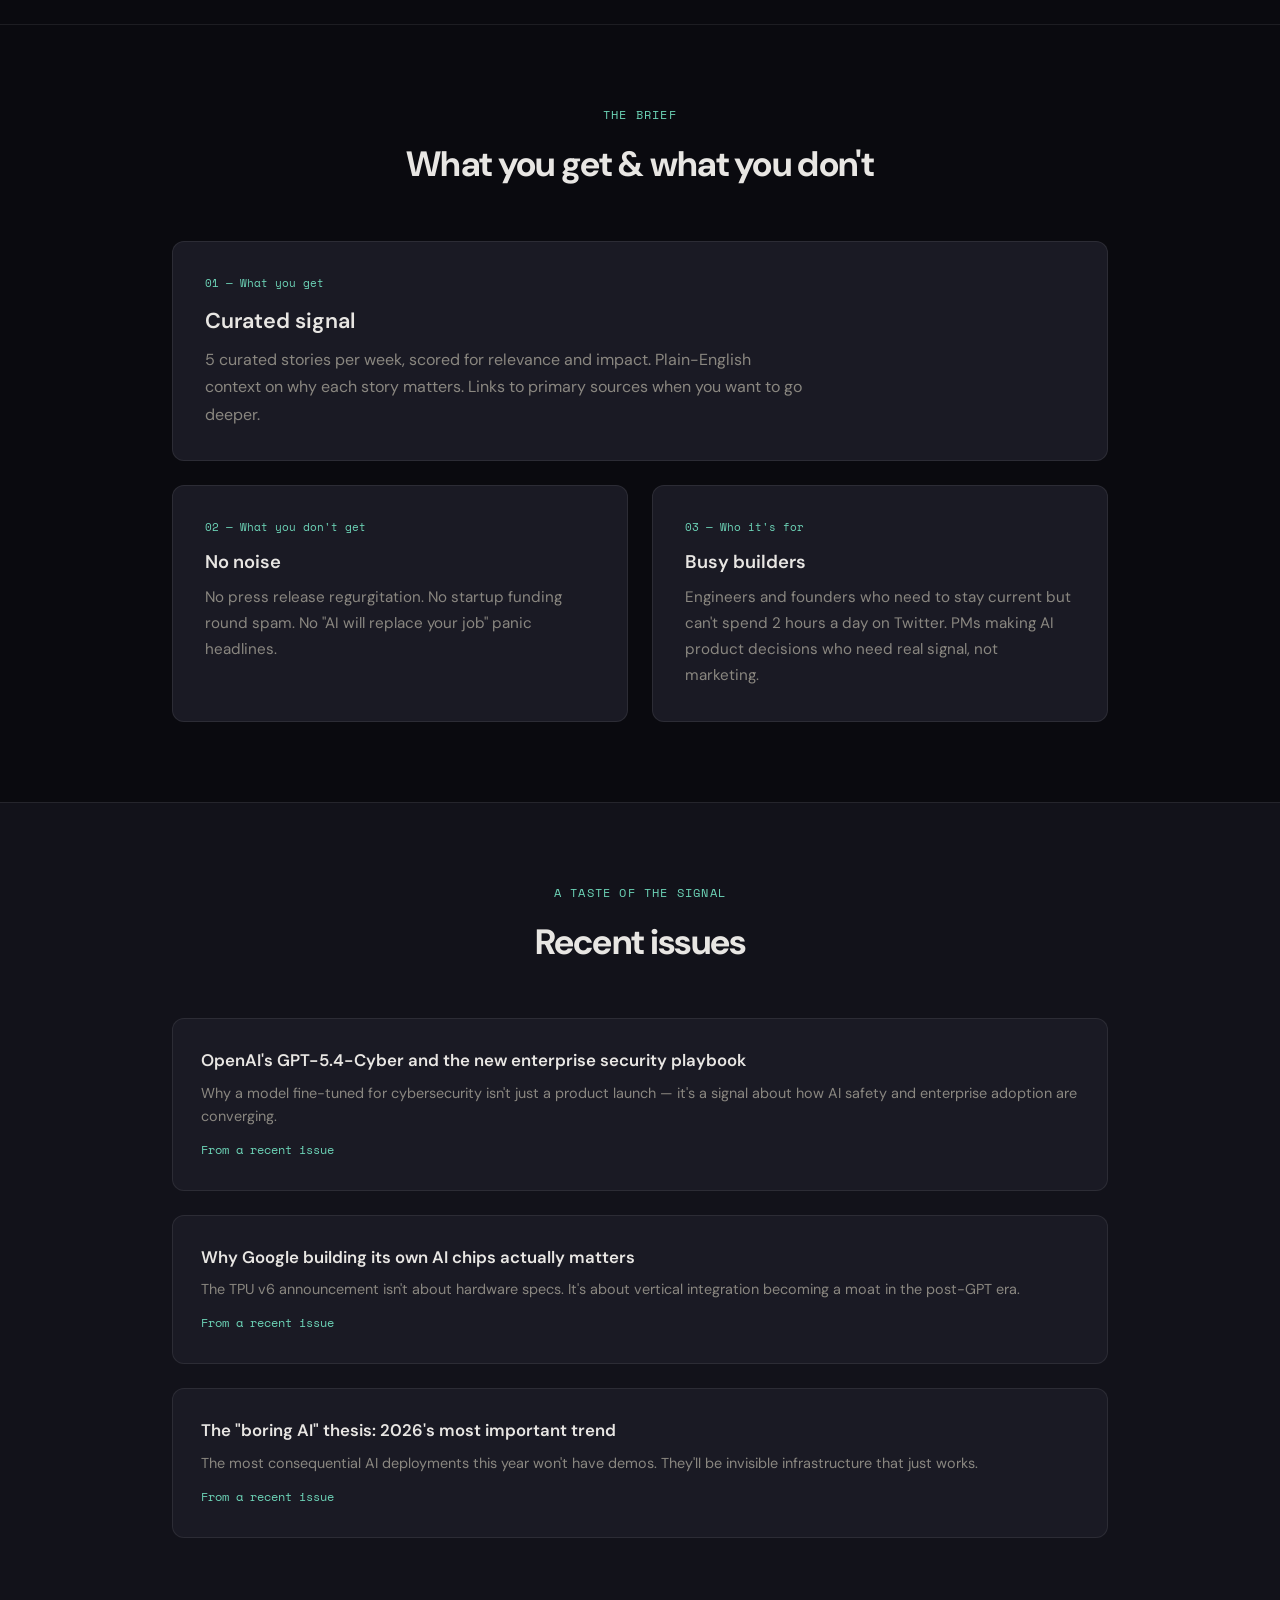
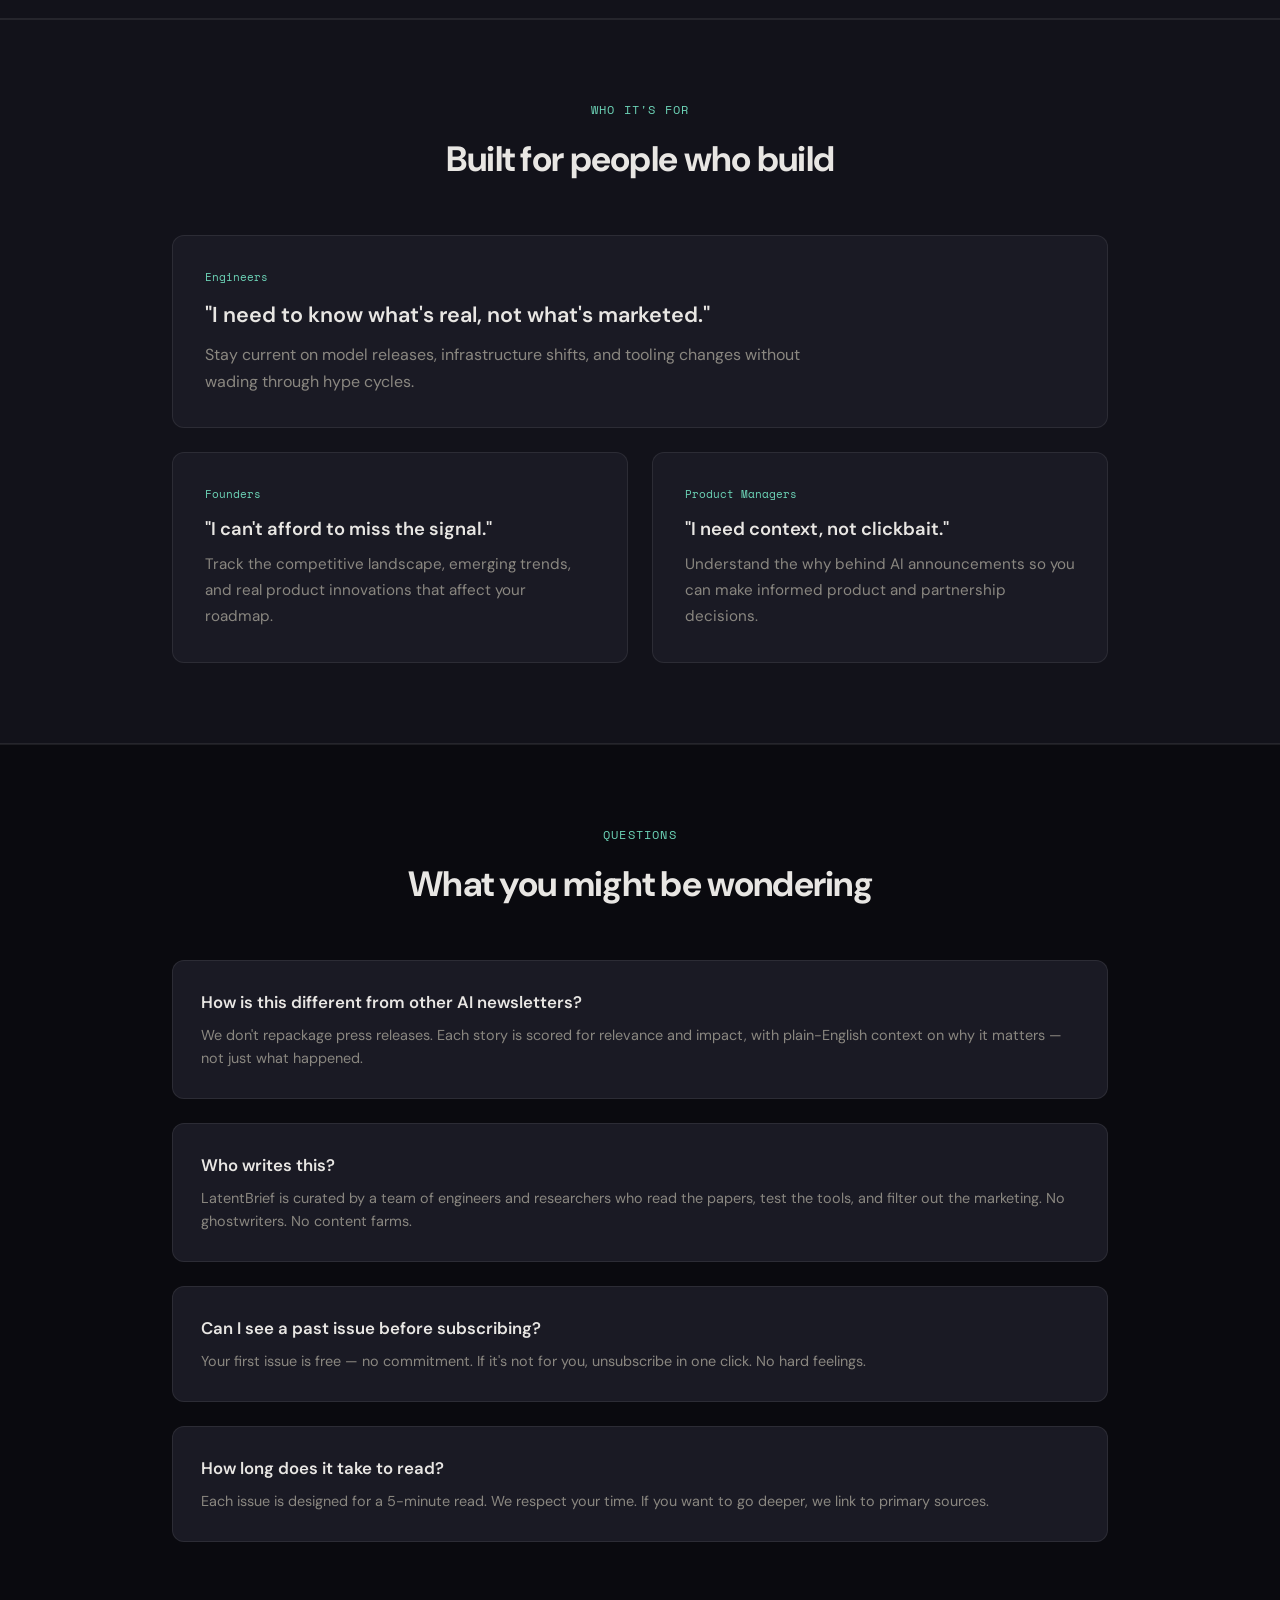
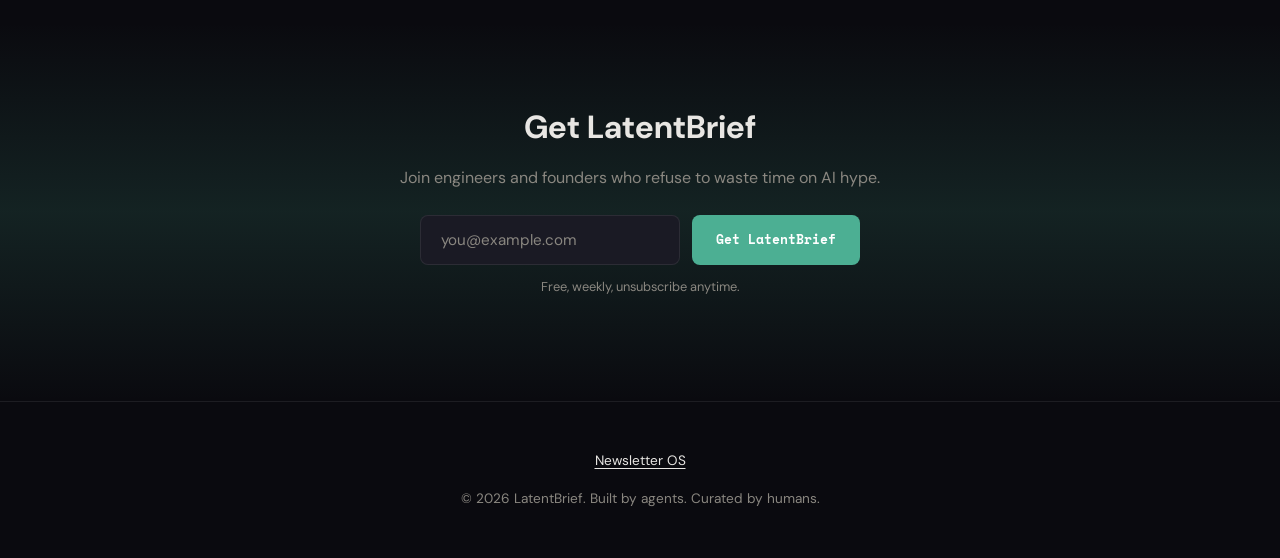
==== commit 4f90503b: "feat(landing): overhaul LatentBrief page with conversion copywriting - Rewrite hero subheadline for " ====
--- a/latentbrief/index.html
+++ b/latentbrief/index.html
@@ -4,7 +4,7 @@
   <meta charset="UTF-8">
   <meta name="viewport" content="width=device-width, initial-scale=1.0">
   <meta name="description" content="LatentBrief — A weekly tech newsletter that extracts the 5 stories that actually matter in AI and tech. No hype. No fluff. Just the latent signal.">
-  <title>LatentBrief &#8212; The signal beneath the AI noise</title>
+  <title>LatentBrief — The signal beneath the AI noise</title>
   <link rel="preconnect" href="https://fonts.googleapis.com">
   <link rel="preconnect" href="https://fonts.gstatic.com" crossorigin>
   <link href="https://fonts.googleapis.com/css2?family=DM+Sans:ital,opsz,wght@0,9..40,400;0,9..40,500;0,9..40,600;0,9..40,700;1,9..40,400&family=Space+Mono:wght@400;700&display=swap" rel="stylesheet">
@@ -378,7 +378,7 @@
   <header class="hero" id="hero">
     <div class="hero-text">
       <h1>The <em>signal</em> beneath the AI noise.</h1>
-      <p class="hero-sub">Every week, we extract the 5 stories that actually matter in AI and tech &#8212; and tell you why they matter. No hype. No fluff. Just the latent signal.</p>
+      <p class="hero-sub">A weekly newsletter that extracts the 5 AI and tech stories that actually matter — and tells you why. Read it in 5 minutes. No hype. No fluff. Just the latent signal.</p>
       <form class="signup" id="hero-signup" onsubmit="handleSubscribe(event, 'hero-signup')">
         <label for="hero-email">Email address</label>
         <input type="email" id="hero-email" name="email" placeholder="you@example.com" required>
@@ -437,6 +437,32 @@
     </div>
   </header>
 
+  <section class="samples" style="background: var(--bg); border-top: 1px solid var(--border);">
+    <div class="section">
+      <div class="section-header">
+        <p>The Problem</p>
+        <h2>You're drowning in AI noise</h2>
+      </div>
+      <div class="cards">
+        <div class="card">
+          <div class="card-label">01</div>
+          <h3>Press release newsletters</h3>
+          <p>Most AI newsletters just repackage funding announcements and product launches. You could get the same information from a Twitter feed.</p>
+        </div>
+        <div class="card">
+          <div class="card-label">02</div>
+          <h3>Panic-driven headlines</h3>
+          <p>"AI will replace your job" gets clicks. It doesn't help you make better product decisions or understand what's actually happening.</p>
+        </div>
+        <div class="card">
+          <div class="card-label">03</div>
+          <h3>The time sink</h3>
+          <p>Staying current shouldn't require hours of scrolling. You need the signal without the noise — and you need it fast.</p>
+        </div>
+      </div>
+    </div>
+  </section>
+
   <section>
     <div class="section">
       <div class="section-header">
@@ -445,17 +471,17 @@
       </div>
       <div class="cards">
         <div class="card">
-          <div class="card-label">01 &#8212; What you get</div>
+          <div class="card-label">01 — What you get</div>
           <h3>Curated signal</h3>
           <p>5 curated stories per week, scored for relevance and impact. Plain-English context on why each story matters. Links to primary sources when you want to go deeper.</p>
         </div>
         <div class="card">
-          <div class="card-label">02 &#8212; What you don't get</div>
+          <div class="card-label">02 — What you don't get</div>
           <h3>No noise</h3>
           <p>No press release regurgitation. No startup funding round spam. No "AI will replace your job" panic headlines.</p>
         </div>
         <div class="card">
-          <div class="card-label">03 &#8212; Who it's for</div>
+          <div class="card-label">03 — Who it's for</div>
           <h3>Busy builders</h3>
           <p>Engineers and founders who need to stay current but can't spend 2 hours a day on Twitter. PMs making AI product decisions who need real signal, not marketing.</p>
         </div>
@@ -472,31 +498,83 @@
       <div class="sample-grid">
         <div class="sample">
           <h3>OpenAI's GPT-5.4-Cyber and the new enterprise security playbook</h3>
-          <p>Why a model fine-tuned for cybersecurity isn't just a product launch &#8212; it's a signal about how AI safety and enterprise adoption are converging.</p>
-          <span class="read">Read more &#8594;</span>
+          <p>Why a model fine-tuned for cybersecurity isn't just a product launch — it's a signal about how AI safety and enterprise adoption are converging.</p>
+          <span class="read">From a recent issue</span>
         </div>
         <div class="sample">
           <h3>Why Google building its own AI chips actually matters</h3>
           <p>The TPU v6 announcement isn't about hardware specs. It's about vertical integration becoming a moat in the post-GPT era.</p>
-          <span class="read">Read more &#8594;</span>
+          <span class="read">From a recent issue</span>
         </div>
         <div class="sample">
           <h3>The "boring AI" thesis: 2026's most important trend</h3>
           <p>The most consequential AI deployments this year won't have demos. They'll be invisible infrastructure that just works.</p>
-          <span class="read">Read more &#8594;</span>
-        </div>
-      </div>
-      <p style="text-align:center; margin-top:2rem; font-size:0.8rem; color:var(--text-muted);">Example content &#8212; actual newsletter may vary</p>
+          <span class="read">From a recent issue</span>
+        </div>
+      </div>
+    </div>
+  </section>
+
+  <section class="samples" style="border-top: 1px solid var(--border); border-bottom: 1px solid var(--border);">
+    <div class="section">
+      <div class="section-header">
+        <p>Who it's for</p>
+        <h2>Built for people who build</h2>
+      </div>
+      <div class="cards">
+        <div class="card">
+          <div class="card-label">Engineers</div>
+          <h3>"I need to know what's real, not what's marketed."</h3>
+          <p>Stay current on model releases, infrastructure shifts, and tooling changes without wading through hype cycles.</p>
+        </div>
+        <div class="card">
+          <div class="card-label">Founders</div>
+          <h3>"I can't afford to miss the signal."</h3>
+          <p>Track the competitive landscape, emerging trends, and real product innovations that affect your roadmap.</p>
+        </div>
+        <div class="card">
+          <div class="card-label">Product Managers</div>
+          <h3>"I need context, not clickbait."</h3>
+          <p>Understand the why behind AI announcements so you can make informed product and partnership decisions.</p>
+        </div>
+      </div>
+    </div>
+  </section>
+
+  <section style="border-top: 1px solid var(--border);">
+    <div class="section">
+      <div class="section-header">
+        <p>Questions</p>
+        <h2>What you might be wondering</h2>
+      </div>
+      <div class="sample-grid">
+        <div class="sample">
+          <h3>How is this different from other AI newsletters?</h3>
+          <p>We don't repackage press releases. Each story is scored for relevance and impact, with plain-English context on why it matters — not just what happened.</p>
+        </div>
+        <div class="sample">
+          <h3>Who writes this?</h3>
+          <p>LatentBrief is curated by a team of engineers and researchers who read the papers, test the tools, and filter out the marketing. No ghostwriters. No content farms.</p>
+        </div>
+        <div class="sample">
+          <h3>Can I see a past issue before subscribing?</h3>
+          <p>Your first issue is free — no commitment. If it's not for you, unsubscribe in one click. No hard feelings.</p>
+        </div>
+        <div class="sample">
+          <h3>How long does it take to read?</h3>
+          <p>Each issue is designed for a 5-minute read. We respect your time. If you want to go deeper, we link to primary sources.</p>
+        </div>
+      </div>
     </div>
   </section>
 
   <section id="subscribe" class="cta">
     <h2>Get LatentBrief</h2>
-    <p>Join 200+ readers getting the real story on AI.</p>
+    <p>Join engineers and founders who refuse to waste time on AI hype.</p>
     <form class="signup" id="cta-signup" style="margin:0 auto;" onsubmit="handleSubscribe(event, 'cta-signup')">
       <label for="cta-email">Email address</label>
       <input type="email" id="cta-email" name="email" placeholder="you@example.com" required>
-      <button type="submit" id="cta-btn">Subscribe</button>
+      <button type="submit" id="cta-btn">Get LatentBrief</button>
       <div class="signup-success" id="cta-success">
         <svg width="18" height="18" viewBox="0 0 24 24" fill="none" stroke="currentColor" stroke-width="2.5" stroke-linecap="round" stroke-linejoin="round"><polyline points="20 6 9 17 4 12"/></svg>
         You're on the list. First issue drops soon.
@@ -510,7 +588,7 @@
     <div class="footer-links">
       <a href="../">Newsletter OS</a>
     </div>
-    <p>&#169; 2026 LatentBrief. Built by agents. Curated by humans.</p>
+    <p>© 2026 LatentBrief. Built by agents. Curated by humans.</p>
   </footer>
 
   <script>
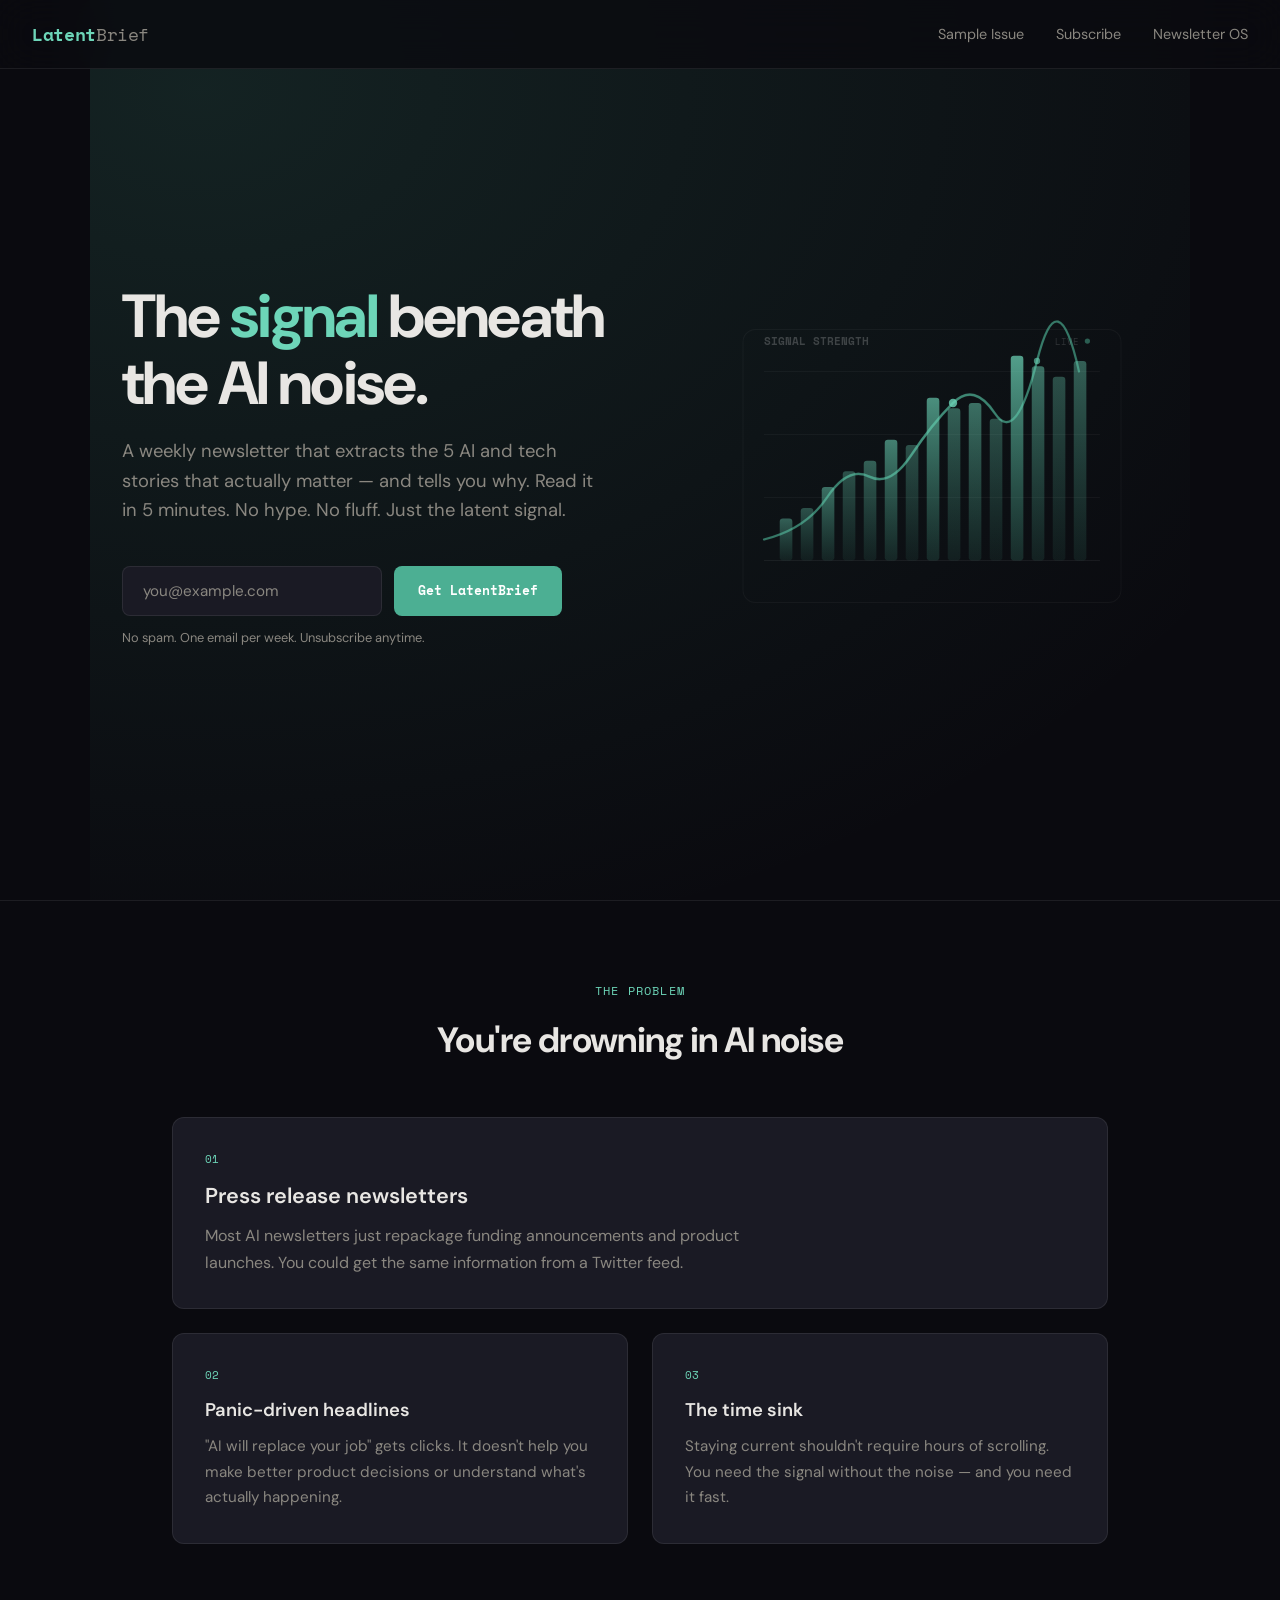
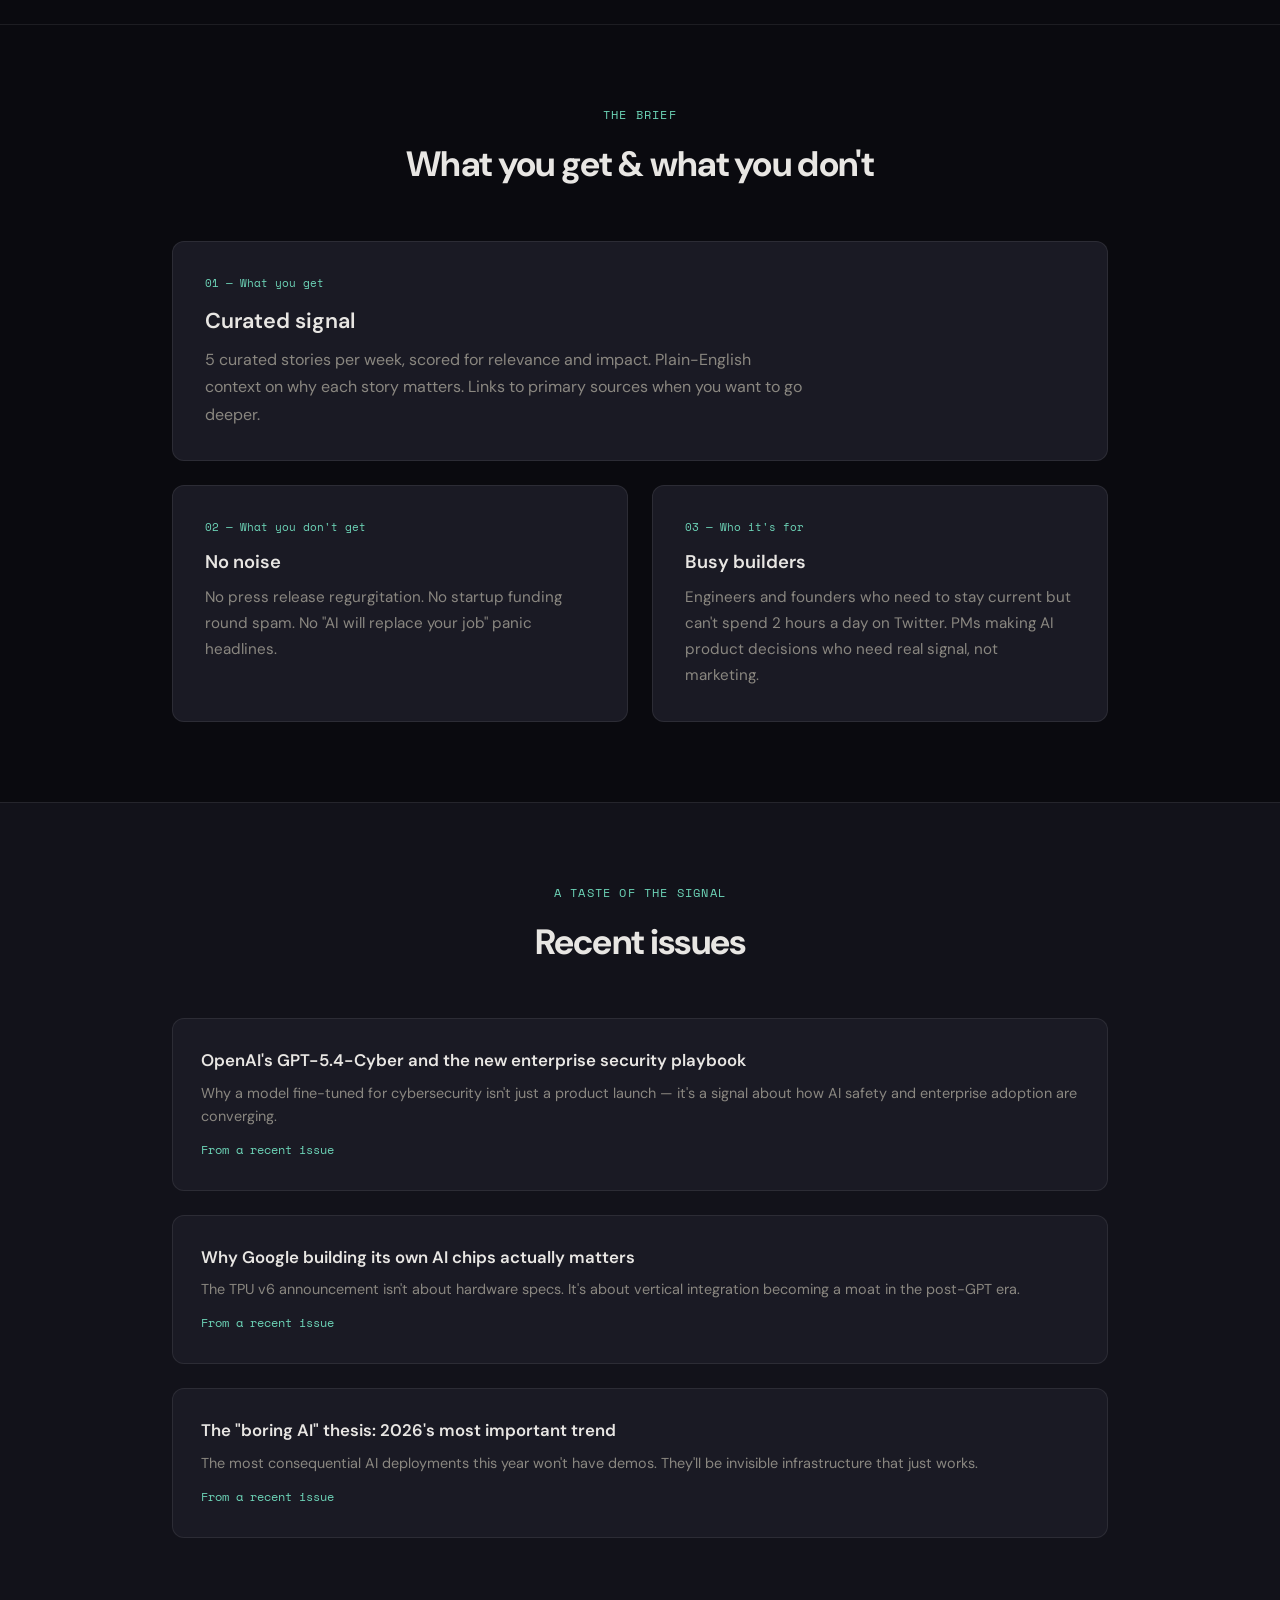
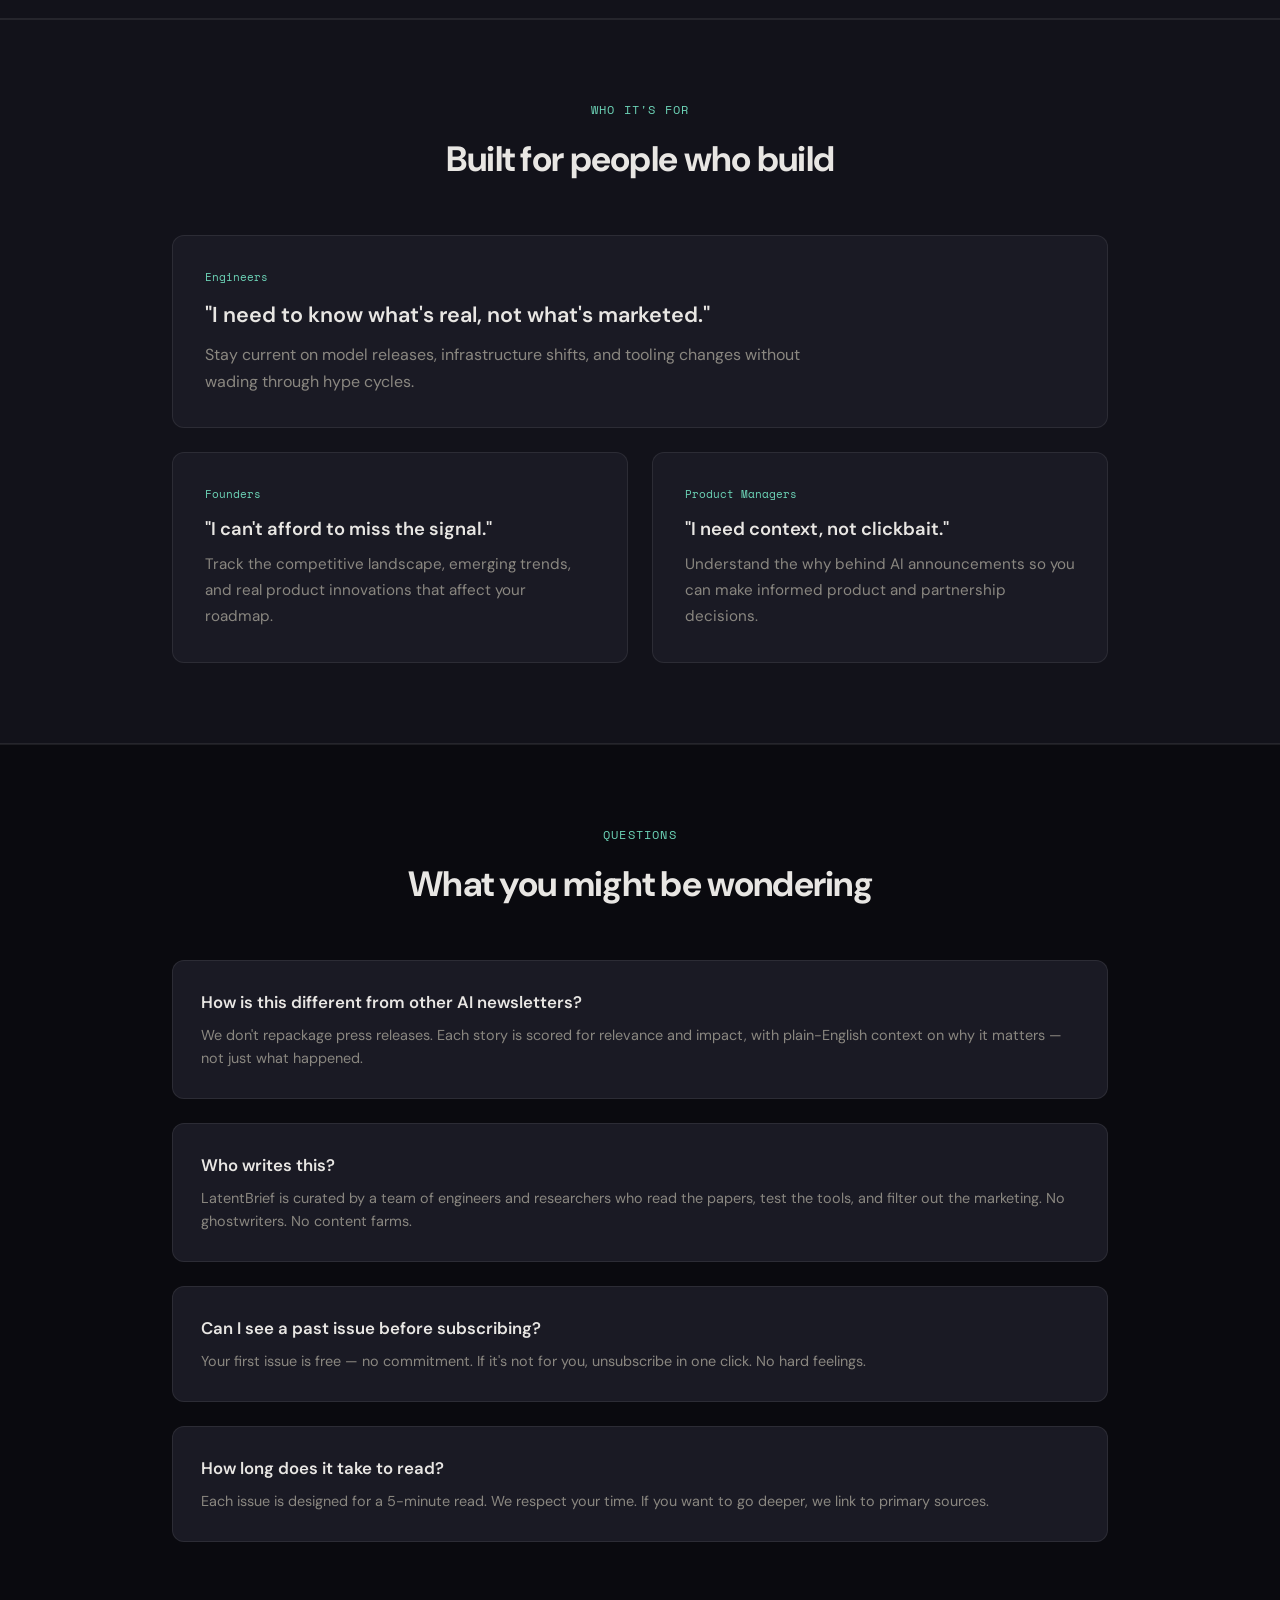
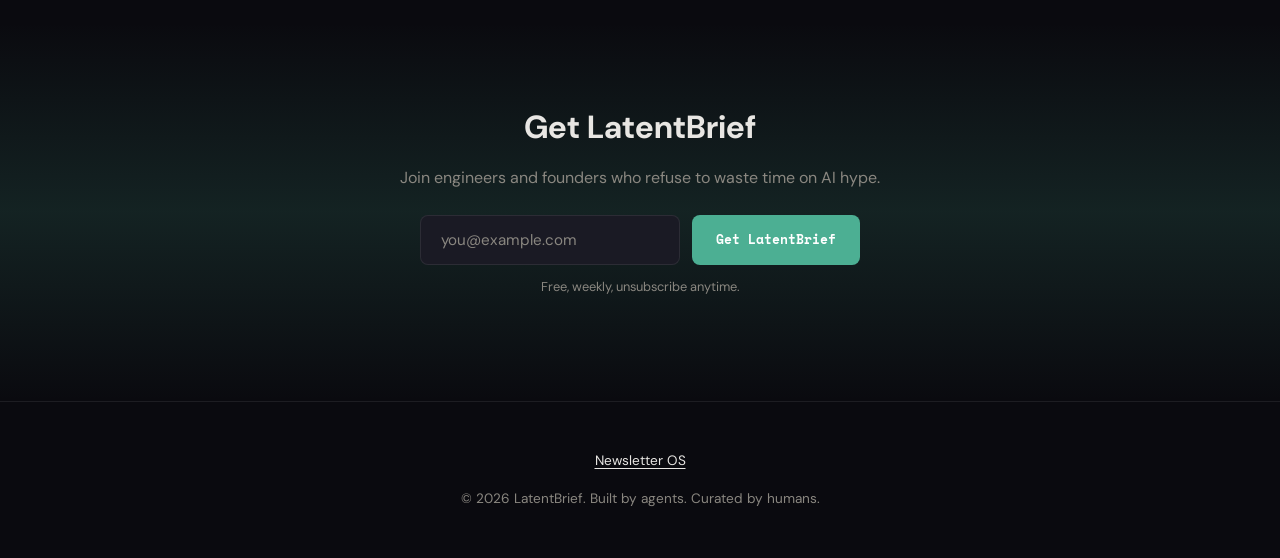
==== commit d75ef49a: "fix: subscribe signups to latentbrief_mailing list" ====
--- a/latentbrief/index.html
+++ b/latentbrief/index.html
@@ -617,6 +617,7 @@
       try {
         const formData = new URLSearchParams();
         formData.append('email', input.value.trim());
+        formData.append('mailingLists', JSON.stringify({"cmod9lgcm2w680itg8b2v880b":true}));
 
         const response = await fetch('https://app.loops.so/api/newsletter-form/cmo7ehg1003sm0ixcrhmb1of0', {
           method: 'POST',
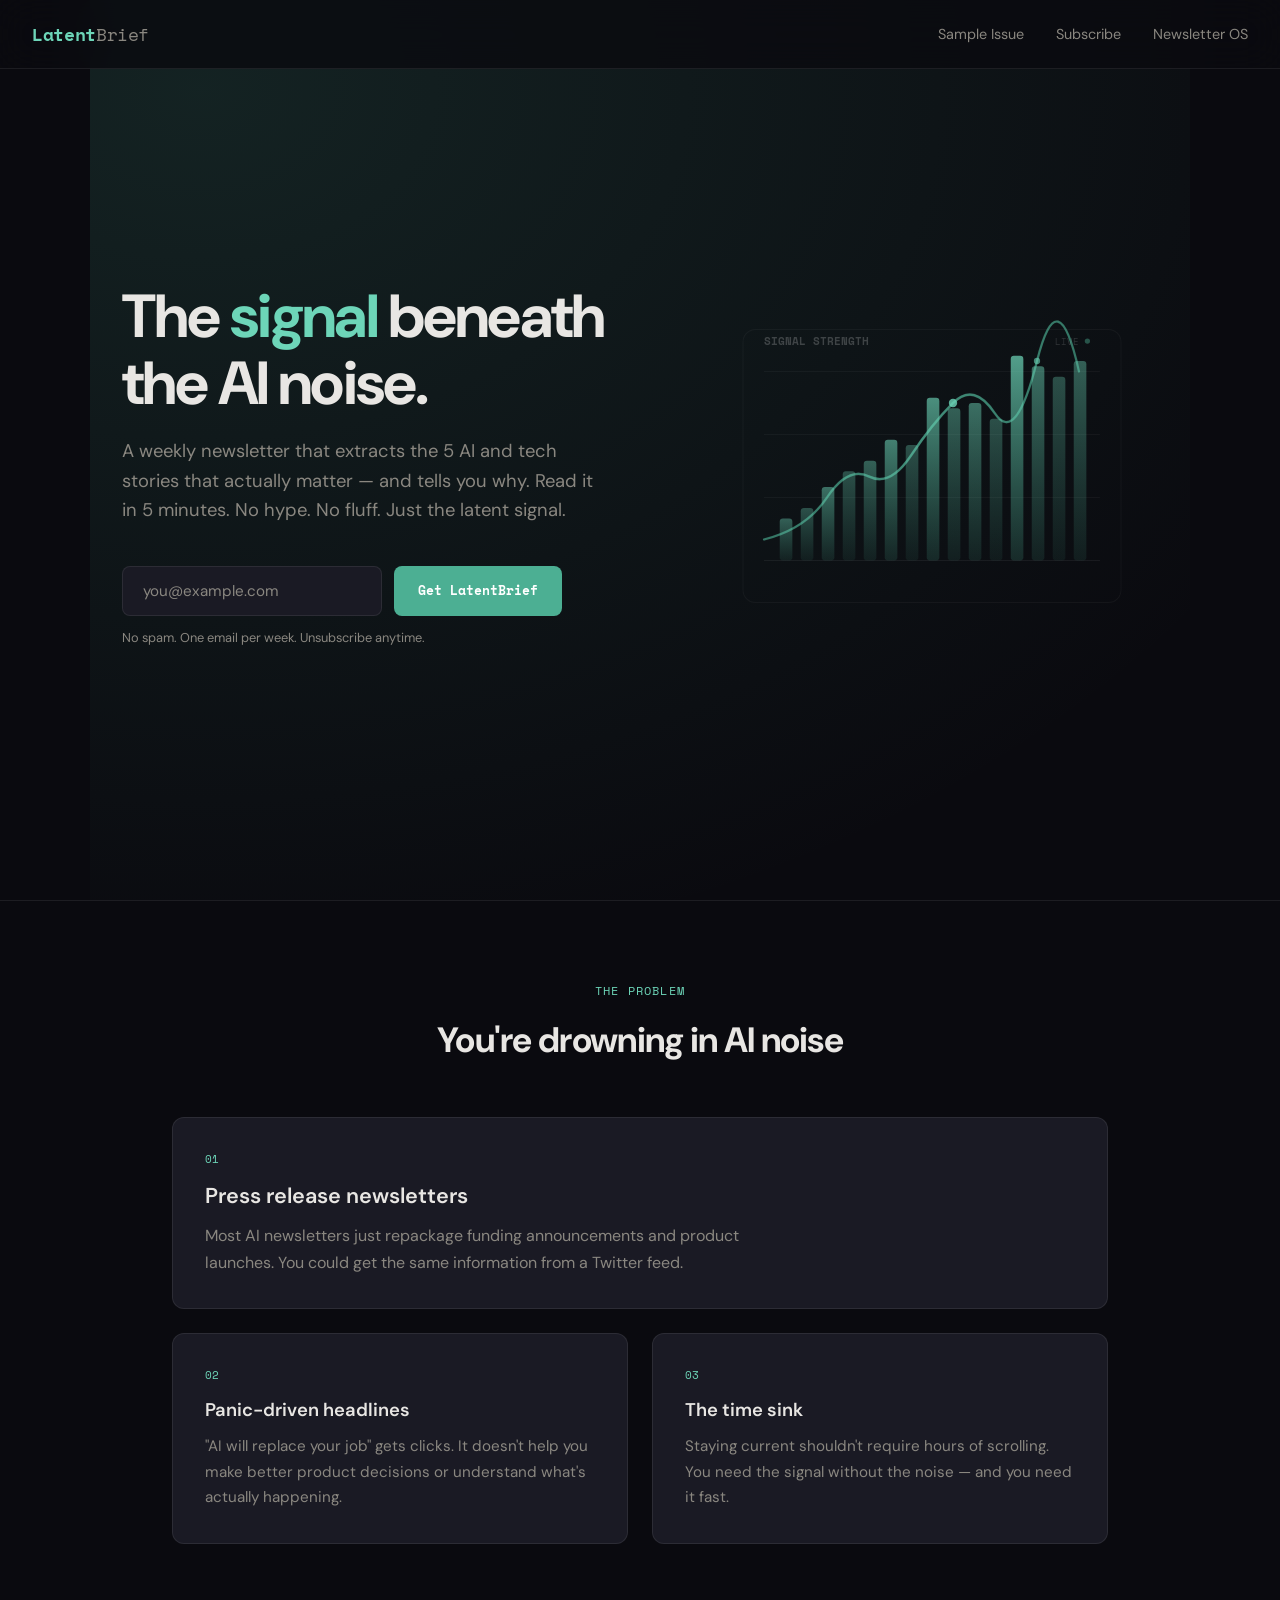
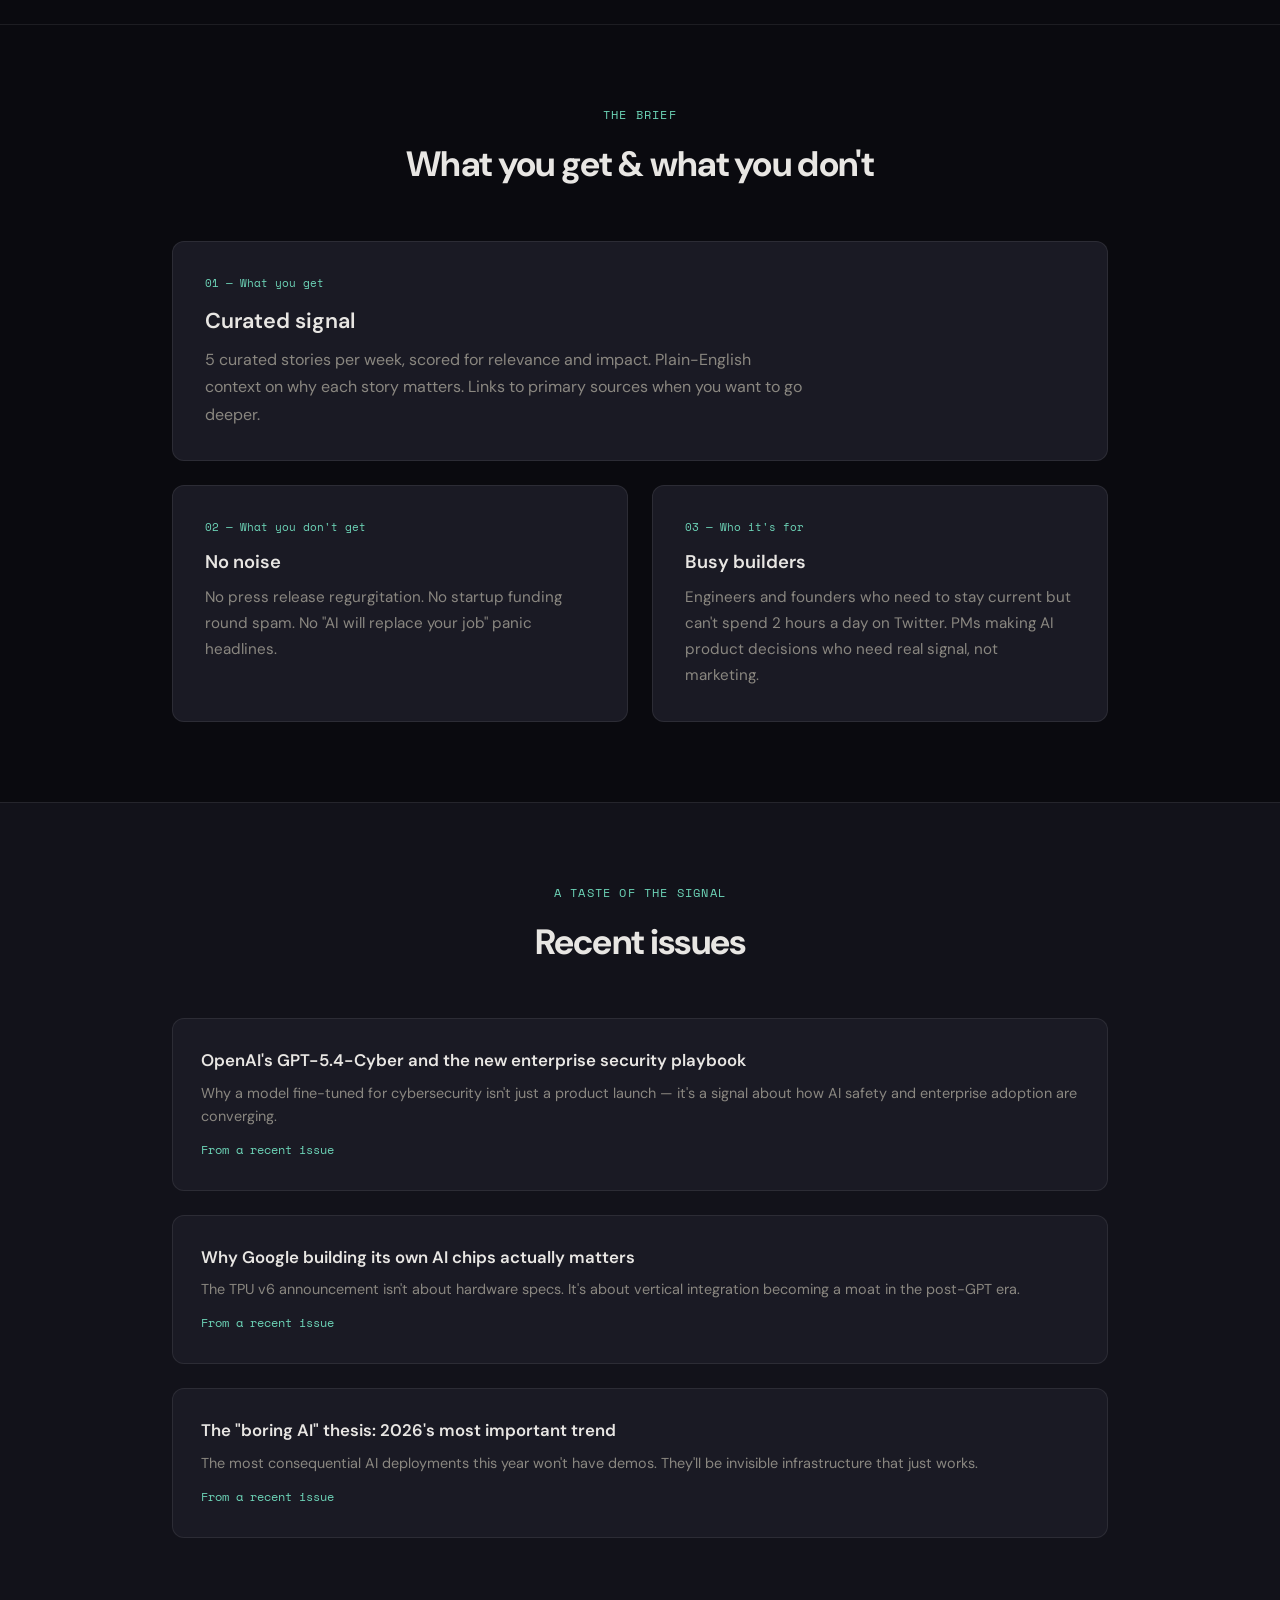
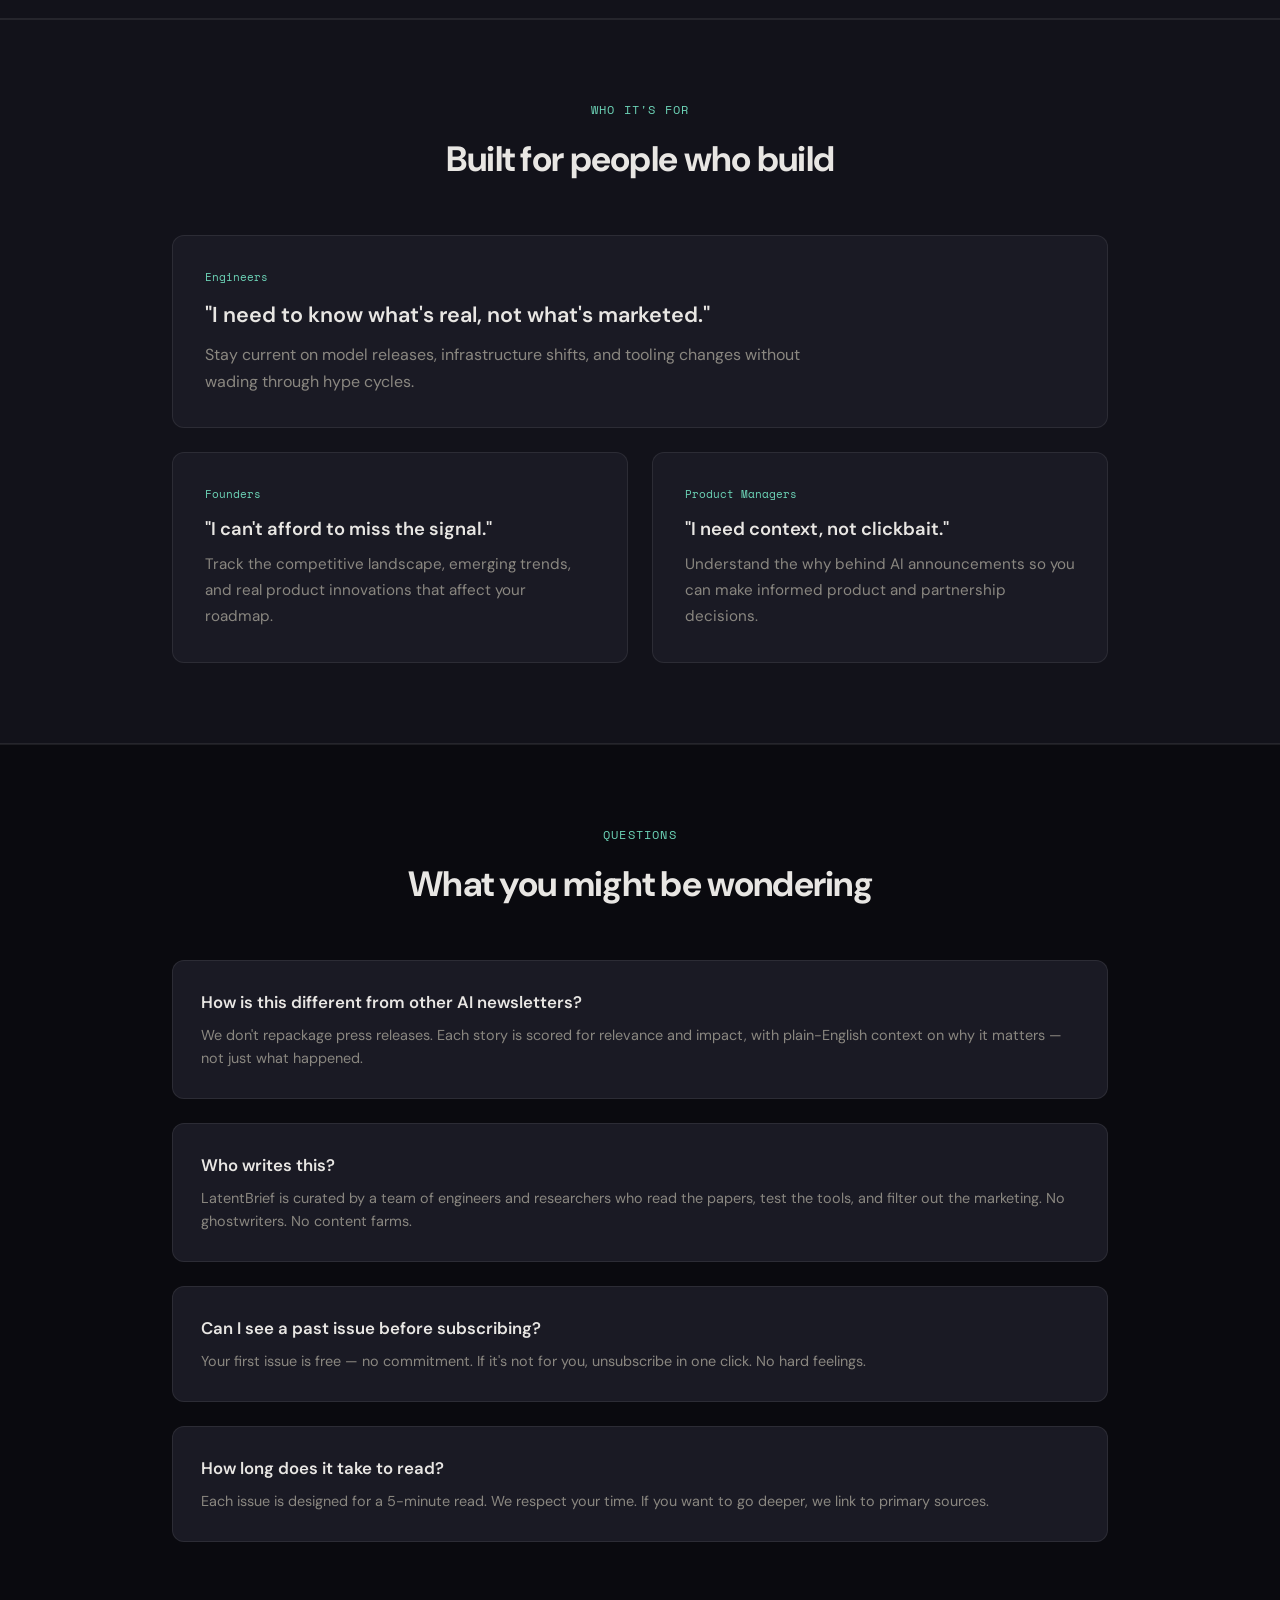
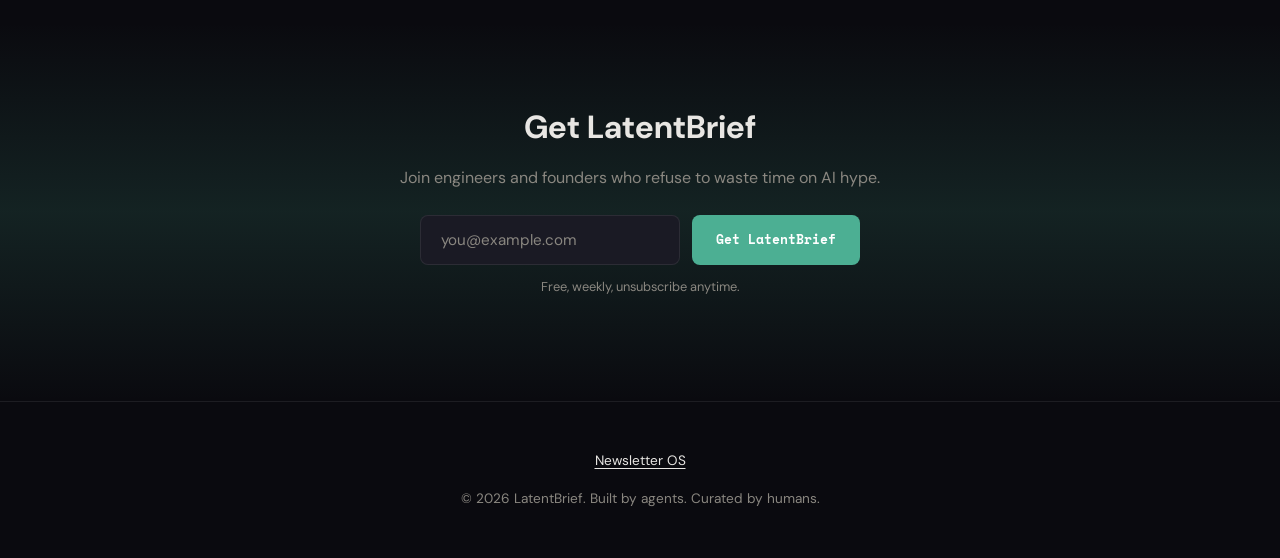
==== commit de3bbf55: "feat(supabase): replace Loops.so forms with Supabase subscribers table - New Supabase project: newsl" ====
--- a/latentbrief/index.html
+++ b/latentbrief/index.html
@@ -615,33 +615,35 @@
       const originalText = btn.textContent;
 
       try {
-        const formData = new URLSearchParams();
-        formData.append('email', input.value.trim());
-        formData.append('mailingLists', JSON.stringify({"cmod9lgcm2w680itg8b2v880b":true}));
-
-        const response = await fetch('https://app.loops.so/api/newsletter-form/cmo7ehg1003sm0ixcrhmb1of0', {
+        const email = input.value.trim();
+        const response = await fetch('https://kmvrcizahulfnzwhuanr.supabase.co/rest/v1/subscribers', {
           method: 'POST',
-          headers: { 'Content-Type': 'application/x-www-form-urlencoded' },
-          body: formData.toString()
+          headers: {
+            'Content-Type': 'application/json',
+            'apikey': 'eyJhbGciOiJIUzI1NiIsInR5cCI6IkpXVCJ9.eyJpc3MiOiJzdXBhYmFzZSIsInJlZiI6ImttdnJjaXphaHVsZm56d2h1YW5yIiwicm9sZSI6ImFub24iLCJpYXQiOjE3NzcwNTI2MDcsImV4cCI6MjA5MjYyODYwN30.FkjOwLKNGExPQMndU_YMw9sQYRPKyLKBcX_sC78fTM8',
+            'Authorization': 'Bearer eyJhbGciOiJIUzI1NiIsInR5cCI6IkpXVCJ9.eyJpc3MiOiJzdXBhYmFzZSIsInJlZiI6ImttdnJjaXphaHVsZm56d2h1YW5yIiwicm9sZSI6ImFub24iLCJpYXQiOjE3NzcwNTI2MDcsImV4cCI6MjA5MjYyODYwN30.FkjOwLKNGExPQMndU_YMw9sQYRPKyLKBcX_sC78fTM8',
+            'Prefer': 'return=minimal'
+          },
+          body: JSON.stringify({
+            email: email,
+            newsletter_name: 'latentbrief',
+            source: 'latentbrief_landing_page'
+          })
         });
 
-        let data;
-        try {
-          data = await response.json();
-        } catch {
-          data = {};
-        }
-
-        if (response.ok && data.success) {
+        if (response.ok || response.status === 201) {
           input.value = '';
           success.classList.add('visible');
           btn.style.display = 'none';
           input.style.display = 'none';
+        } else if (response.status === 409) {
+          error.textContent = 'You are already subscribed!';
+          error.classList.add('visible');
         } else if (response.status === 429) {
           error.textContent = 'Too many attempts. Please wait a minute and try again.';
           error.classList.add('visible');
         } else {
-          error.textContent = data.message || 'Something went wrong. Please try again.';
+          error.textContent = 'Something went wrong. Please try again.';
           error.classList.add('visible');
         }
       } catch (err) {
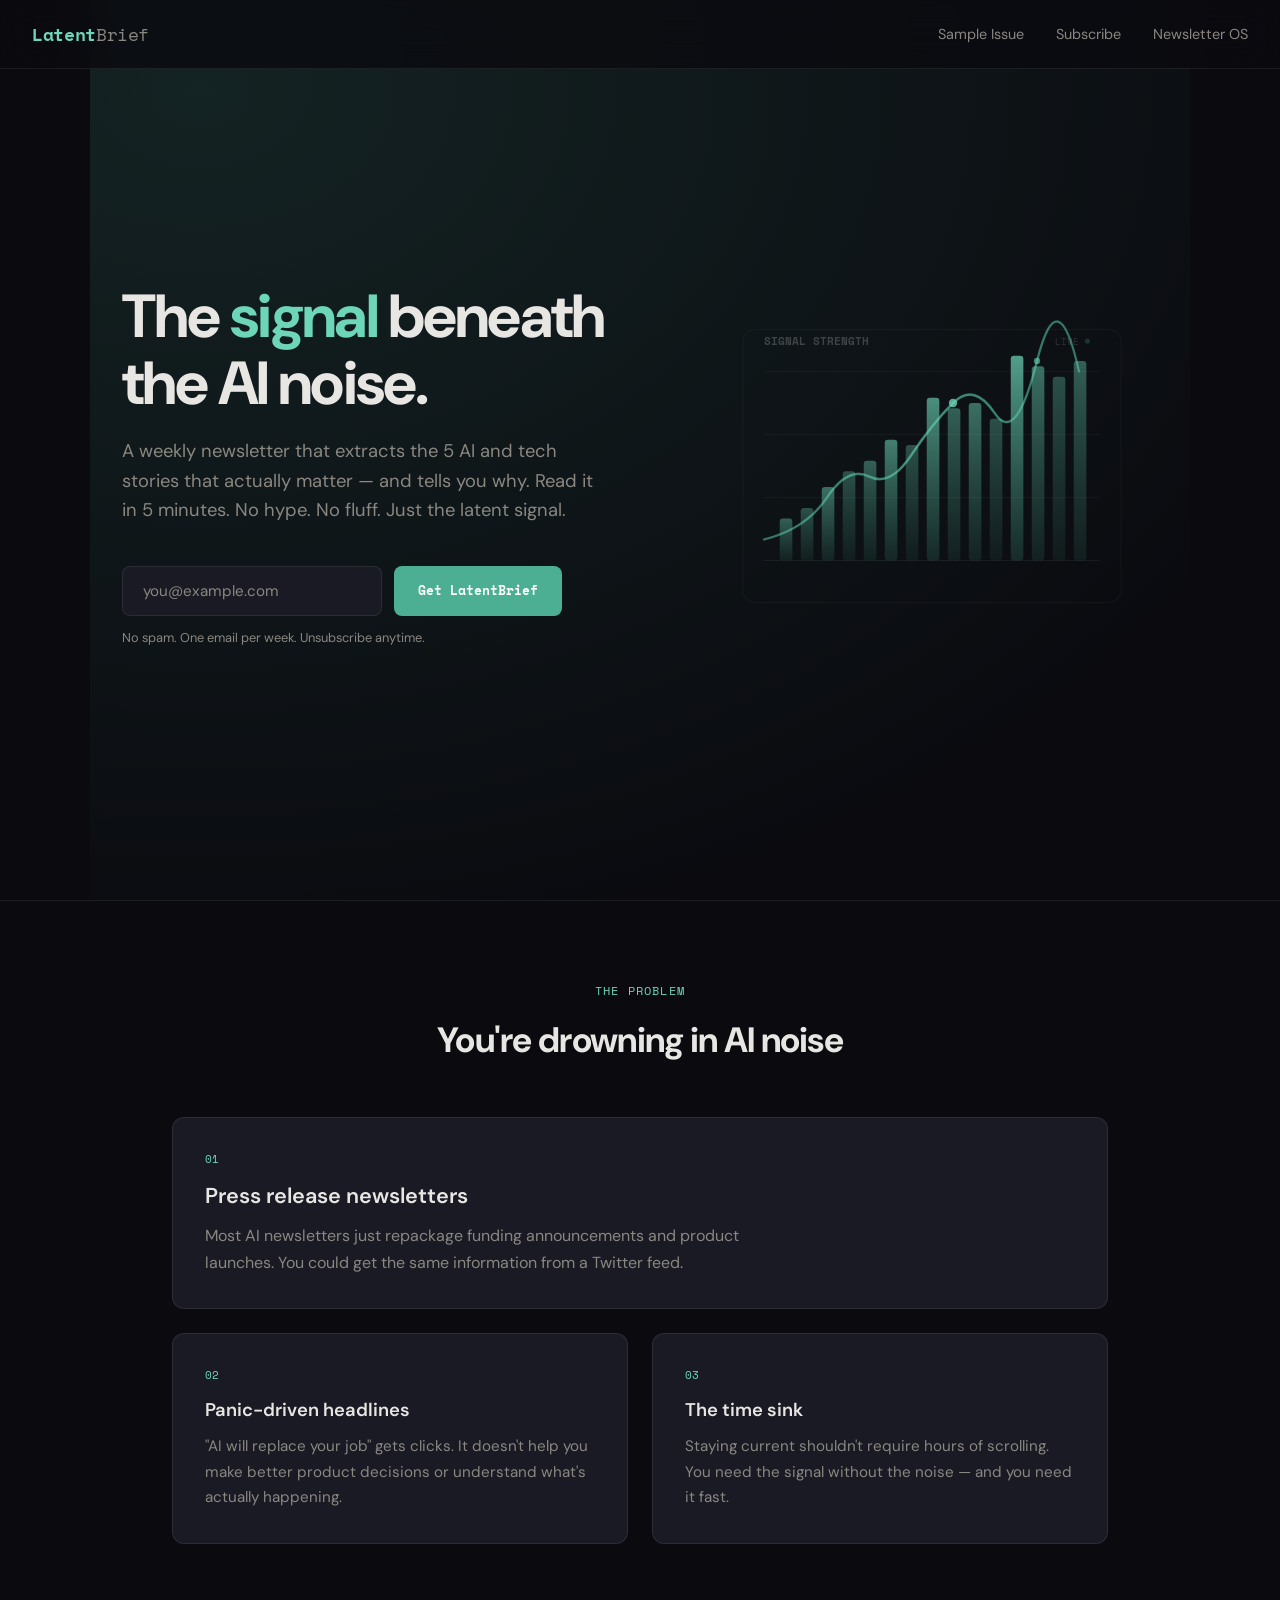
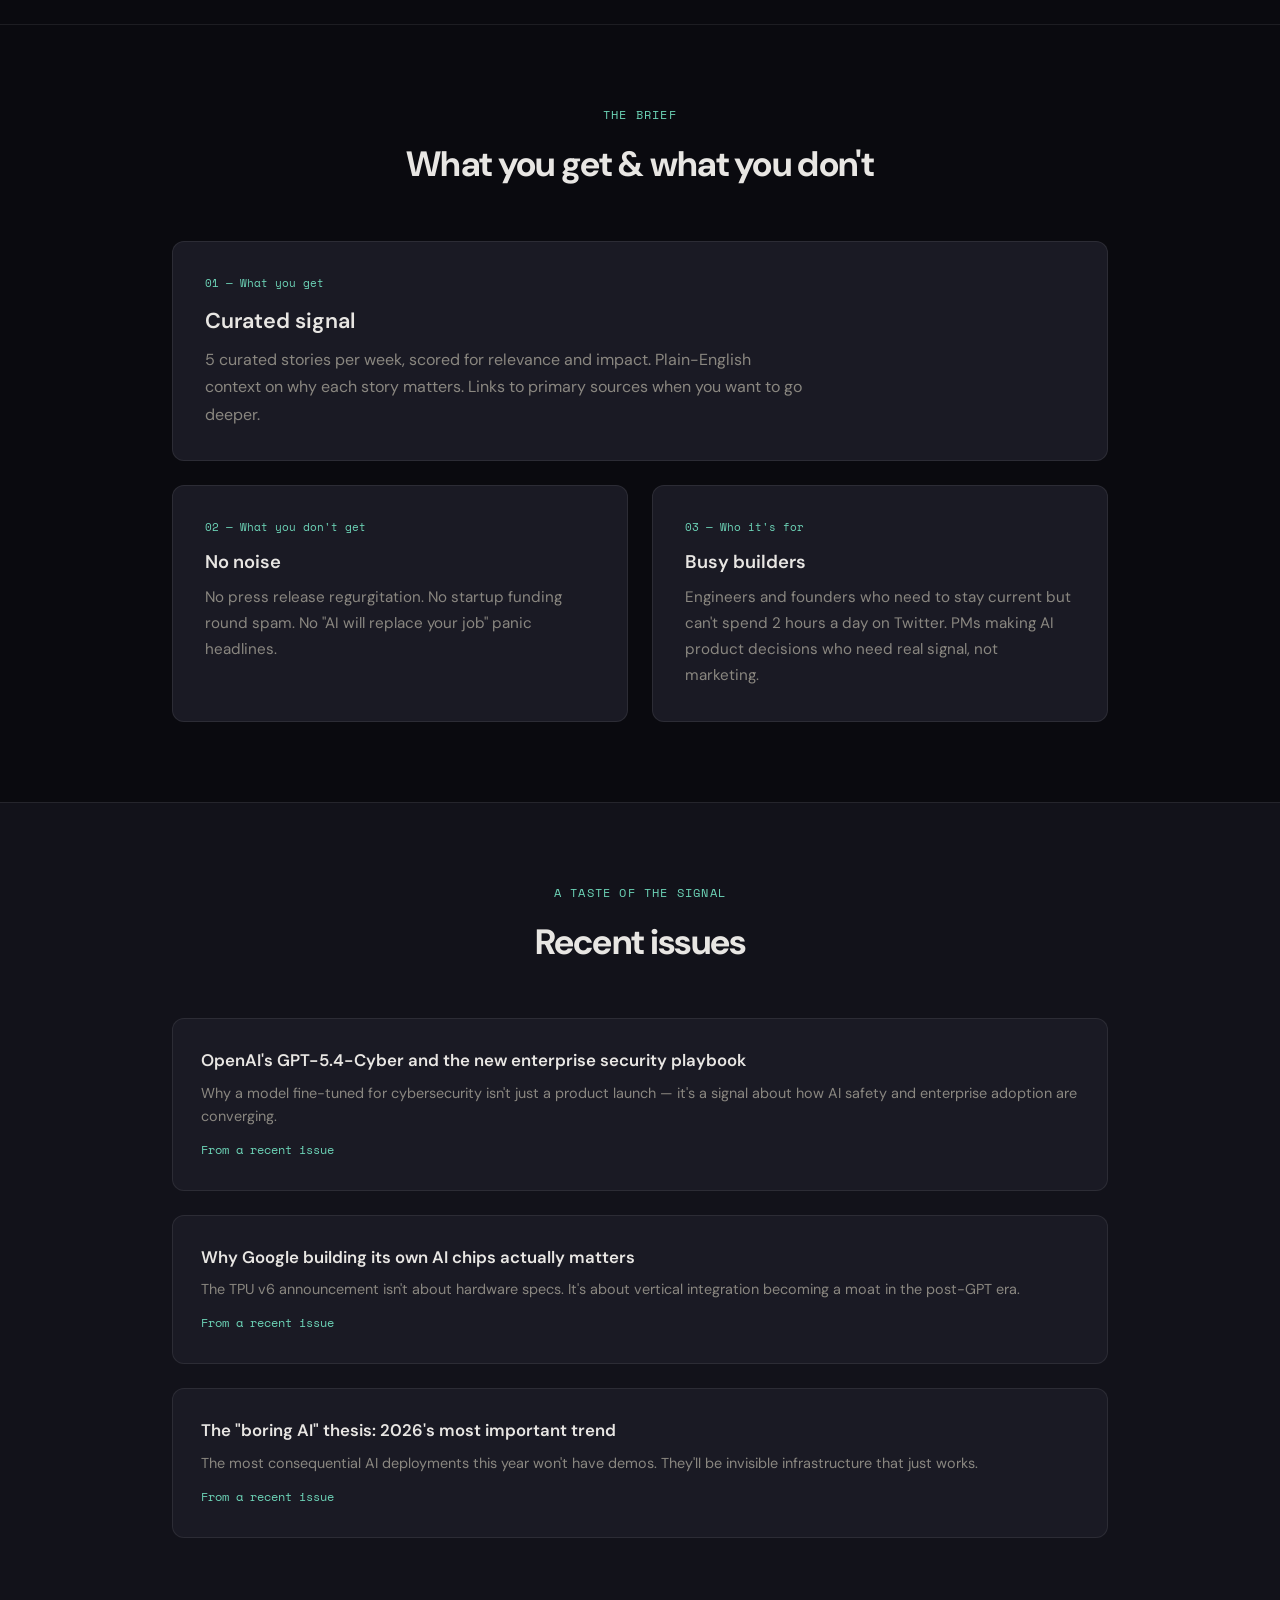
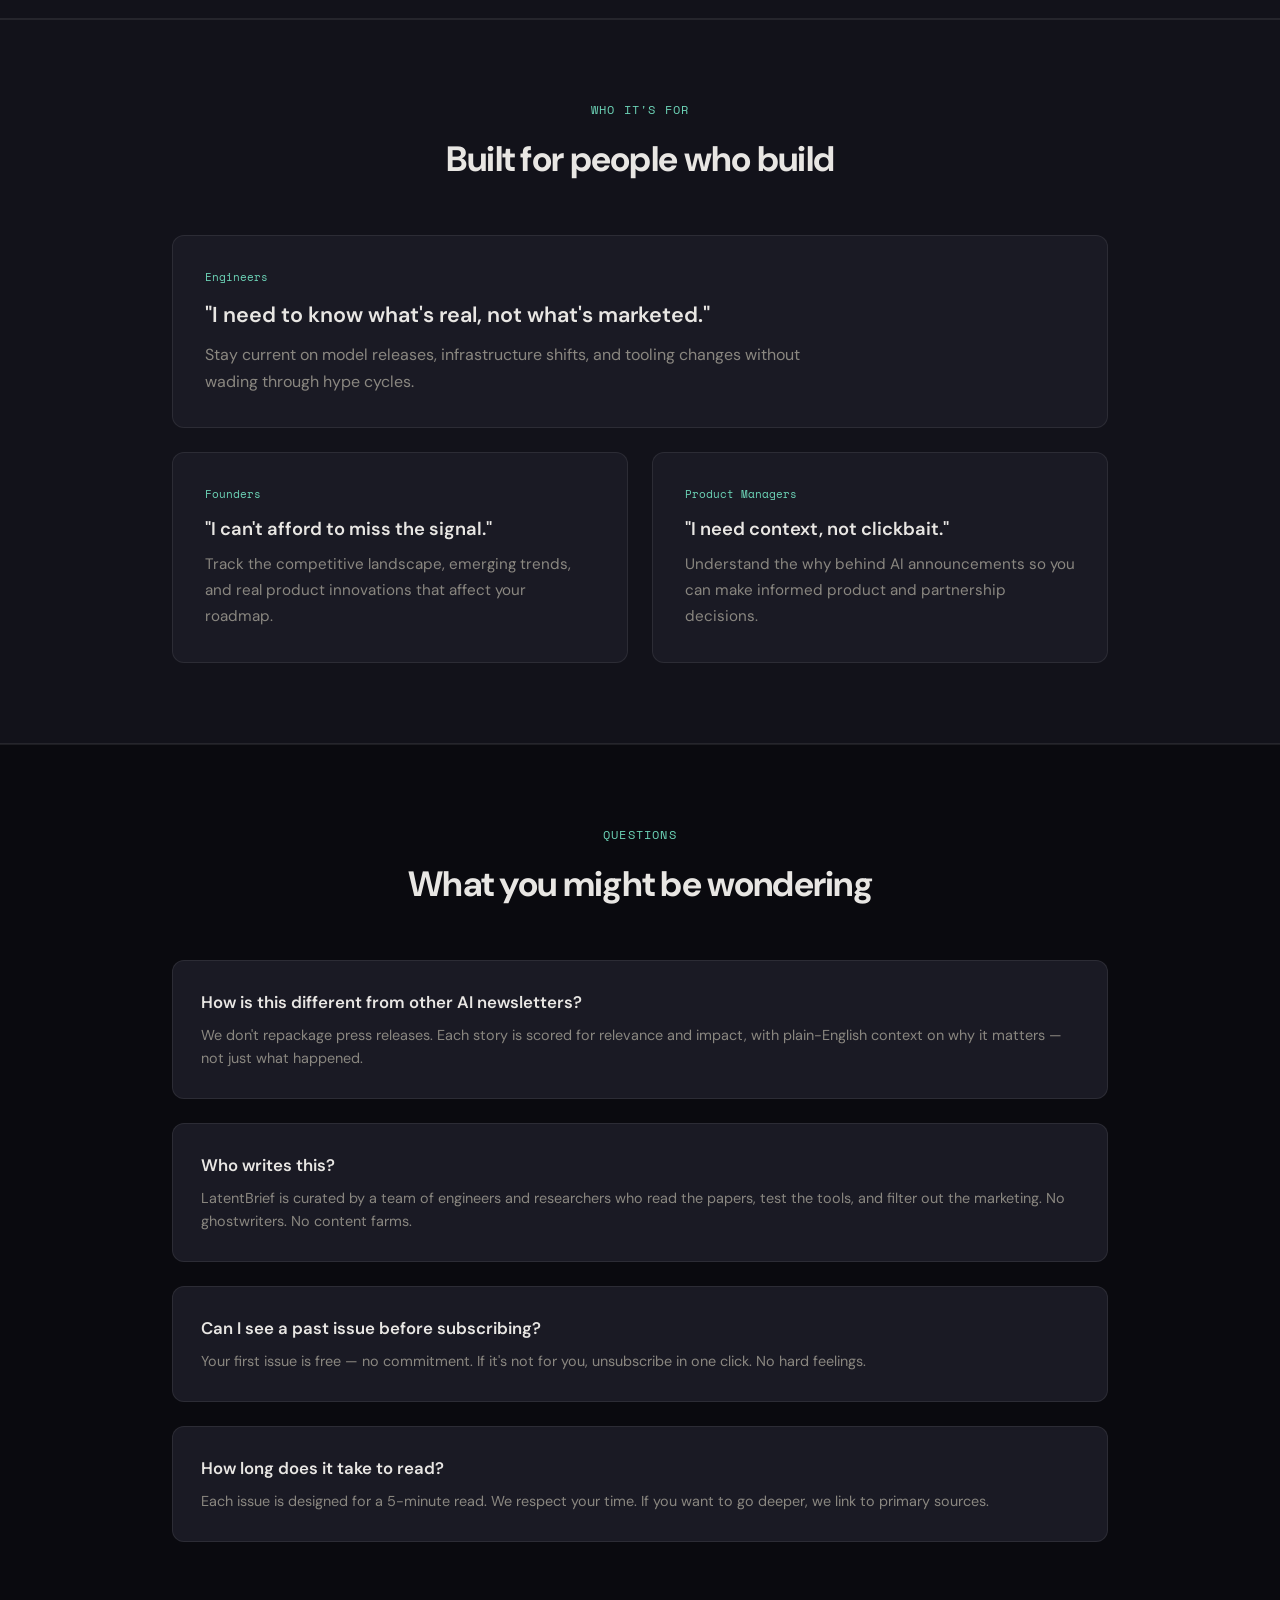
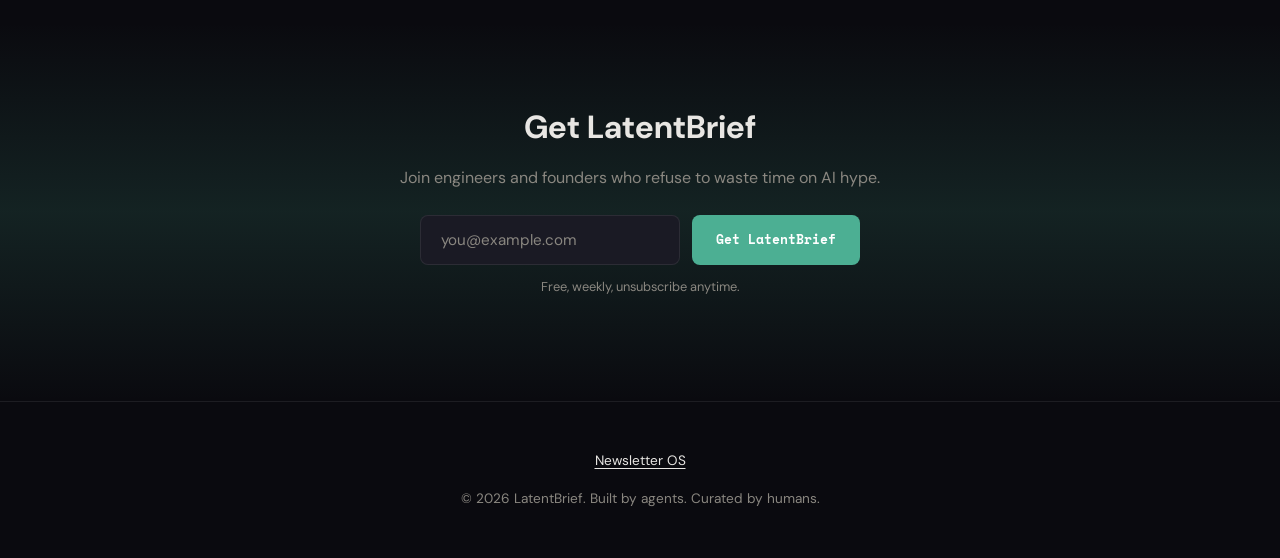
==== commit 07ccab38: "refactor(css): extract shared styles to shared.css - Move common styles (reset, nav, section, cta, f" ====
--- a/latentbrief/index.html
+++ b/latentbrief/index.html
@@ -8,96 +8,12 @@
   <link rel="preconnect" href="https://fonts.googleapis.com">
   <link rel="preconnect" href="https://fonts.gstatic.com" crossorigin>
   <link href="https://fonts.googleapis.com/css2?family=DM+Sans:ital,opsz,wght@0,9..40,400;0,9..40,500;0,9..40,600;0,9..40,700;1,9..40,400&family=Space+Mono:wght@400;700&display=swap" rel="stylesheet">
+  <link rel="stylesheet" href="../shared.css">
   <style>
-    *, *::before, *::after { box-sizing: border-box; margin: 0; padding: 0; }
     :root {
-      --bg: #0a0a0f;
-      --bg-elevated: #12121a;
-      --bg-card: #1a1a24;
-      --border: rgba(255,255,255,0.08);
-      --text: #e8e6e3;
-      --text-muted: #8a8780;
       --accent: #4caf93;
       --accent-light: #6dd5b8;
       --accent-glow: rgba(76,175,147,0.15);
-      --mono: 'Space Mono', monospace;
-      --sans: 'DM Sans', sans-serif;
-    }
-    html { scroll-behavior: smooth; }
-    body {
-      font-family: var(--sans);
-      background: var(--bg);
-      color: var(--text);
-      line-height: 1.6;
-      -webkit-font-smoothing: antialiased;
-    }
-    a { color: inherit; text-decoration: none; }
-
-    /* Skip link */
-    .skip-link {
-      position: absolute; top: -40px; left: 0;
-      background: var(--accent); color: #fff;
-      padding: 0.5rem 1rem; font-family: var(--mono); font-size: 0.8rem;
-      z-index: 200; border-radius: 0 0 6px 0;
-      transition: top 0.2s;
-    }
-    .skip-link:focus { top: 0; outline: none; }
-
-    .nav {
-      position: fixed; top: 0; left: 0; right: 0; z-index: 100;
-      padding: 1.25rem 2rem;
-      display: flex; justify-content: space-between; align-items: center;
-      background: rgba(10,10,15,0.8);
-      backdrop-filter: blur(20px);
-      border-bottom: 1px solid var(--border);
-    }
-    .nav-logo {
-      font-family: var(--mono); font-weight: 700; font-size: 1.1rem;
-      color: var(--accent-light); letter-spacing: -0.02em;
-    }
-    .nav-logo span { color: var(--text-muted); font-weight: 400; }
-    .nav-links {
-      display: flex; gap: 2rem; align-items: center;
-      flex-wrap: wrap; justify-content: flex-end;
-    }
-    .nav-toggle {
-      display: none;
-      background: none; border: none;
-      color: var(--text); cursor: pointer;
-      padding: 0.25rem; margin-left: auto;
-    }
-    .nav-toggle:focus-visible {
-      outline: 2px solid var(--accent); outline-offset: 3px; border-radius: 4px;
-    }
-    @media (max-width: 640px) {
-      .nav { padding: 1rem; }
-      .nav-toggle { display: block; }
-      .nav-links {
-        position: absolute; top: 100%; left: 0; right: 0;
-        background: rgba(10,10,15,0.95);
-        backdrop-filter: blur(20px);
-        border-bottom: 1px solid var(--border);
-        flex-direction: column;
-        padding: 1rem 2rem;
-        gap: 0;
-        display: none;
-      }
-      .nav-links.open { display: flex; }
-      .nav-links a {
-        padding: 0.75rem 0;
-        font-size: 0.95rem;
-        border-bottom: 1px solid var(--border);
-      }
-      .nav-links a:last-child { border-bottom: none; }
-    }
-    .nav-links a {
-      font-size: 0.9rem; color: var(--text-muted);
-      transition: color 0.2s;
-    }
-    .nav-links a:hover { color: var(--text); }
-    .nav-links a:active { color: var(--accent-light); }
-    .nav-links a:focus-visible {
-      outline: 2px solid var(--accent); outline-offset: 4px; border-radius: 2px;
     }
 
     .hero {
@@ -131,14 +47,13 @@
       letter-spacing: -0.03em;
       margin-bottom: 1.25rem;
     }
-    .hero h1 em {
-      font-style: normal;
-      color: var(--accent-light);
-    }
+    .hero h1 em { font-style: normal; color: var(--accent-light); }
     .hero-sub {
       font-size: 1.15rem; color: var(--text-muted);
       max-width: 480px; margin-bottom: 2.5rem;
     }
+
+    /* Signup form */
     .signup {
       display: flex; gap: 0.75rem; flex-wrap: wrap;
       width: 100%; max-width: 440px;
@@ -146,11 +61,7 @@
       justify-content: center;
     }
     .signup label {
-      position: absolute;
-      left: -9999px;
-      width: 1px;
-      height: 1px;
-      overflow: hidden;
+      position: absolute; left: -9999px; width: 1px; height: 1px; overflow: hidden;
     }
     .signup input {
       flex: 1; min-width: 240px;
@@ -170,8 +81,7 @@
       font-family: var(--mono); font-size: 0.8rem; font-weight: 700;
       cursor: pointer;
       transition: background 0.15s ease-out, transform 0.15s ease-out, box-shadow 0.15s ease-out;
-      white-space: nowrap;
-      position: relative;
+      white-space: nowrap; position: relative;
     }
     .signup button:hover {
       background: var(--accent-light);
@@ -185,91 +95,53 @@
     .signup button:focus-visible {
       outline: 2px solid var(--accent-light); outline-offset: 3px;
     }
-    .signup button[aria-busy="true"] {
-      color: transparent;
-    }
+    .signup button[aria-busy="true"] { color: transparent; }
     .signup button[aria-busy="true"]::after {
-      content: '';
-      position: absolute;
-      top: 50%; left: 50%;
-      width: 1rem; height: 1rem;
-      margin: -0.5rem 0 0 -0.5rem;
+      content: ''; position: absolute; top: 50%; left: 50%;
+      width: 1rem; height: 1rem; margin: -0.5rem 0 0 -0.5rem;
       border: 2px solid rgba(255,255,255,0.3);
-      border-top-color: #fff;
-      border-radius: 50%;
+      border-top-color: #fff; border-radius: 50%;
       animation: spin 0.6s linear infinite;
     }
     @keyframes spin { to { transform: rotate(360deg); } }
     .signup-success {
-      display: none;
-      align-items: center;
-      gap: 0.5rem;
-      padding: 0.875rem 1.25rem;
-      border-radius: 8px;
+      display: none; align-items: center; gap: 0.5rem;
+      padding: 0.875rem 1.25rem; border-radius: 8px;
       background: rgba(76,175,147,0.1);
       border: 1px solid rgba(76,175,147,0.3);
-      color: var(--accent-light);
-      font-size: 0.95rem;
+      color: var(--accent-light); font-size: 0.95rem;
     }
     .signup-success.visible { display: flex; }
     .signup-error {
-      display: none;
-      width: 100%;
-      padding: 0.5rem 0;
-      color: #ef4444;
-      font-size: 0.85rem;
+      display: none; width: 100%;
+      padding: 0.5rem 0; color: #ef4444; font-size: 0.85rem;
     }
     .signup-error.visible { display: block; }
-    .signup-note {
-      margin-top: 0.75rem; font-size: 0.8rem; color: var(--text-muted);
-    }
-
+    .signup-note { margin-top: 0.75rem; font-size: 0.8rem; color: var(--text-muted); }
+
+    /* Signal visualisation */
     .signal-viz {
-      position: relative;
-      width: 100%;
-      height: 280px;
-      display: flex;
-      align-items: center;
-      justify-content: center;
-    }
-    @media (min-width: 900px) {
-      .signal-viz { height: 360px; }
-    }
-    .signal-viz svg {
-      width: 100%;
-      height: 100%;
-      max-width: 420px;
-    }
-
-    .section {
-      padding: 5rem 2rem; max-width: 1000px; margin: 0 auto;
-    }
-    .section-header {
-      text-align: center; margin-bottom: 3rem;
-    }
+      position: relative; width: 100%; height: 280px;
+      display: flex; align-items: center; justify-content: center;
+    }
+    @media (min-width: 900px) { .signal-viz { height: 360px; } }
+    .signal-viz svg { width: 100%; height: 100%; max-width: 420px; }
+
+    /* Sections */
+    .section { padding: 5rem 2rem; max-width: 1000px; margin: 0 auto; }
+    .section-header { text-align: center; margin-bottom: 3rem; }
     .section-header p {
       font-family: var(--mono); font-size: 0.75rem;
       color: var(--accent-light); text-transform: uppercase;
       letter-spacing: 0.1em; margin-bottom: 0.75rem;
     }
-    .section-header h2 {
-      font-size: clamp(1.6rem, 4vw, 2.2rem); font-weight: 700;
-      letter-spacing: -0.02em;
-    }
-
-    .cards {
-      display: grid;
-      grid-template-columns: 1fr;
-      gap: 1.5rem;
-    }
+    .section-header h2 { font-size: clamp(1.6rem, 4vw, 2.2rem); font-weight: 700; letter-spacing: -0.02em; }
+
+    /* Cards */
+    .cards { display: grid; grid-template-columns: 1fr; gap: 1.5rem; }
     @media (min-width: 700px) {
-      .cards {
-        grid-template-columns: 1fr 1fr;
-        grid-template-rows: auto auto;
-      }
-      .card:first-child {
-        grid-column: 1 / -1;
-      }
+      .cards { grid-template-columns: 1fr 1fr; grid-template-rows: auto auto; }
+      .card:first-child { grid-column: 1 / -1; }
     }
     .card {
       background: var(--bg-card); border: 1px solid var(--border);
@@ -290,69 +162,29 @@
     .card p { font-size: 0.95rem; color: var(--text-muted); line-height: 1.7; }
     .card:first-child p { font-size: 1rem; max-width: 600px; }
 
-    .samples {
-      background: var(--bg-elevated);
-      border-top: 1px solid var(--border);
-      border-bottom: 1px solid var(--border);
-    }
-    .sample-grid {
-      display: grid; gap: 1.5rem;
-    }
+    /* Sample issues */
+    .samples { background: var(--bg-elevated); border-top: 1px solid var(--border); border-bottom: 1px solid var(--border); }
+    .sample-grid { display: grid; gap: 1.5rem; }
     .sample {
       background: var(--bg-card); border: 1px solid var(--border);
       border-radius: 12px; padding: 1.75rem;
       transition: all 0.2s ease-out;
     }
-    .sample:hover {
-      border-color: rgba(76,175,147,0.3);
-      transform: translateY(-1px);
-    }
-    .sample h3 {
-      font-size: 1.05rem; font-weight: 600; margin-bottom: 0.5rem;
-    }
+    .sample:hover { border-color: rgba(76,175,147,0.3); transform: translateY(-1px); }
+    .sample h3 { font-size: 1.05rem; font-weight: 600; margin-bottom: 0.5rem; }
     .sample p { font-size: 0.9rem; color: var(--text-muted); }
     .sample .read {
       display: inline-block; margin-top: 0.75rem;
       font-family: var(--mono); font-size: 0.75rem; color: var(--accent-light);
     }
 
+    /* CTA */
     .cta {
       text-align: center; padding: 5rem 2rem;
       background: linear-gradient(180deg, transparent 0%, var(--accent-glow) 50%, transparent 100%);
     }
     .cta h2 { font-size: 2rem; font-weight: 700; margin-bottom: 0.75rem; }
     .cta p { color: var(--text-muted); margin-bottom: 1.5rem; }
-
-    .footer {
-      padding: 3rem 2rem; text-align: center;
-      border-top: 1px solid var(--border);
-      color: var(--text-muted); font-size: 0.85rem;
-    }
-    .footer a {
-      color: var(--text);
-      text-decoration: underline;
-      text-underline-offset: 3px;
-      transition: color 0.2s;
-    }
-    .footer a:hover { color: var(--accent-light); }
-    .footer a:focus-visible {
-      outline: 2px solid var(--accent); outline-offset: 3px; border-radius: 2px;
-    }
-    .footer a:active { color: var(--accent); }
-    .footer-links { display: flex; gap: 1.5rem; justify-content: center; margin-bottom: 1rem; }
-
-    ::-webkit-scrollbar { width: 8px; }
-    ::-webkit-scrollbar-track { background: var(--bg); }
-    ::-webkit-scrollbar-thumb { background: var(--bg-card); border-radius: 4px; }
-
-    @media (prefers-reduced-motion: reduce) {
-      *, *::before, *::after {
-        animation-duration: 0.01ms !important;
-        animation-iteration-count: 1 !important;
-        transition-duration: 0.01ms !important;
-        scroll-behavior: auto !important;
-      }
-    }
   </style>
 </head>
 <body>
--- a/shared.css
+++ b/shared.css
@@ -0,0 +1,182 @@
+/* ════════════════════════════════════════
+   Newsletter OS — Shared Styles
+   ════════════════════════════════════════ */
+
+*, *::before, *::after { box-sizing: border-box; margin: 0; padding: 0; }
+
+:root {
+  --bg: #0a0a0f;
+  --bg-elevated: #12121a;
+  --bg-card: #1a1a24;
+  --border: rgba(255,255,255,0.08);
+  --text: #e8e6e3;
+  --text-muted: #8a8780;
+  --mono: 'Space Mono', monospace;
+  --sans: 'DM Sans', sans-serif;
+}
+
+html { scroll-behavior: smooth; }
+
+body {
+  font-family: var(--sans);
+  background: var(--bg);
+  color: var(--text);
+  line-height: 1.6;
+  -webkit-font-smoothing: antialiased;
+}
+
+a { color: inherit; text-decoration: none; }
+img { max-width: 100%; display: block; }
+
+/* ── Skip link ────────────────────────── */
+.skip-link {
+  position: absolute; top: -40px; left: 0;
+  background: var(--accent); color: #fff;
+  padding: 0.5rem 1rem; font-family: var(--mono); font-size: 0.8rem;
+  z-index: 200; border-radius: 0 0 6px 0;
+  transition: top 0.2s;
+}
+.skip-link:focus { top: 0; outline: none; }
+
+/* ── Navigation ───────────────────────── */
+.nav {
+  position: fixed; top: 0; left: 0; right: 0; z-index: 100;
+  padding: 1.25rem 2rem;
+  display: flex; justify-content: space-between; align-items: center;
+  background: rgba(10,10,15,0.8);
+  backdrop-filter: blur(20px);
+  border-bottom: 1px solid var(--border);
+}
+
+.nav-logo {
+  font-family: var(--mono); font-weight: 700; font-size: 1.1rem;
+  color: var(--accent-light); letter-spacing: -0.02em;
+}
+.nav-logo span { color: var(--text-muted); font-weight: 400; }
+
+.nav-links {
+  display: flex; gap: 2rem; align-items: center;
+  flex-wrap: wrap; justify-content: flex-end;
+}
+
+.nav-toggle {
+  display: none;
+  background: none; border: none;
+  color: var(--text); cursor: pointer;
+  padding: 0.25rem; margin-left: auto;
+}
+.nav-toggle:focus-visible {
+  outline: 2px solid var(--accent); outline-offset: 3px; border-radius: 4px;
+}
+
+.nav-links a {
+  font-size: 0.9rem; color: var(--text-muted);
+  transition: color 0.2s;
+}
+.nav-links a:hover { color: var(--text); }
+.nav-links a:active { color: var(--accent-light); }
+.nav-links a:focus-visible {
+  outline: 2px solid var(--accent); outline-offset: 4px; border-radius: 2px;
+}
+
+.nav-cta {
+  font-family: var(--mono); font-size: 0.8rem; font-weight: 700;
+  padding: 0.5rem 1rem; border-radius: 6px;
+  background: var(--accent); color: #fff;
+  transition: all 0.2s;
+}
+.nav-cta:hover { background: var(--accent-light); transform: translateY(-1px); }
+.nav-cta:active { transform: translateY(0) scale(0.97); }
+.nav-cta:focus-visible {
+  outline: 2px solid var(--accent-light); outline-offset: 3px; border-radius: 2px;
+}
+
+@media (max-width: 640px) {
+  .nav { padding: 1rem; }
+  .nav-toggle { display: block; }
+  .nav-links {
+    position: absolute; top: 100%; left: 0; right: 0;
+    background: rgba(10,10,15,0.95);
+    backdrop-filter: blur(20px);
+    border-bottom: 1px solid var(--border);
+    flex-direction: column;
+    padding: 1rem 2rem;
+    gap: 0;
+    display: none;
+  }
+  .nav-links.open { display: flex; }
+  .nav-links a {
+    padding: 0.75rem 0;
+    font-size: 0.95rem;
+    border-bottom: 1px solid var(--border);
+  }
+  .nav-links a:last-child { border-bottom: none; }
+}
+
+/* ── Section header (shared pattern) ──── */
+.section {
+  padding: 6rem 2rem; max-width: 1100px; margin: 0 auto;
+}
+.section-header {
+  text-align: center; margin-bottom: 4rem;
+}
+.section-header p {
+  font-family: var(--mono); font-size: 0.75rem; color: var(--accent-light);
+  text-transform: uppercase; letter-spacing: 0.1em; margin-bottom: 1rem;
+}
+.section-header h2 {
+  font-size: clamp(1.8rem, 4vw, 2.5rem); font-weight: 700;
+  letter-spacing: -0.02em;
+}
+.section-header .sub {
+  font-size: 1.1rem; color: var(--text-muted); margin-top: 0.75rem;
+}
+
+/* ── CTA section (shared pattern) ─────── */
+.cta-section {
+  text-align: center; padding: 6rem 2rem;
+  background: linear-gradient(180deg, transparent 0%, var(--accent-glow) 50%, transparent 100%);
+}
+.cta-section h2 {
+  font-size: clamp(1.8rem, 4vw, 2.5rem); font-weight: 700;
+  margin-bottom: 1rem;
+}
+.cta-section p {
+  color: var(--text-muted); margin-bottom: 2rem;
+  max-width: 500px; margin-left: auto; margin-right: auto;
+}
+
+/* ── Footer ───────────────────────────── */
+.footer {
+  padding: 3rem 2rem; text-align: center;
+  border-top: 1px solid var(--border);
+  color: var(--text-muted); font-size: 0.85rem;
+}
+.footer a {
+  color: var(--text);
+  text-decoration: underline;
+  text-underline-offset: 3px;
+  transition: color 0.2s;
+}
+.footer a:hover { color: var(--accent-light); }
+.footer a:active { color: var(--accent); }
+.footer a:focus-visible {
+  outline: 2px solid var(--accent); outline-offset: 3px; border-radius: 2px;
+}
+.footer-links { display: flex; gap: 1.5rem; justify-content: center; margin-bottom: 1rem; }
+
+/* ── Scrollbar ────────────────────────── */
+::-webkit-scrollbar { width: 8px; }
+::-webkit-scrollbar-track { background: var(--bg); }
+::-webkit-scrollbar-thumb { background: var(--bg-card); border-radius: 4px; }
+::-webkit-scrollbar-thumb:hover { background: var(--text-muted); }
+
+/* ── Reduced motion ───────────────────── */
+@media (prefers-reduced-motion: reduce) {
+  *, *::before, *::after {
+    animation-duration: 0.01ms !important;
+    animation-iteration-count: 1 !important;
+    transition-duration: 0.01ms !important;
+    scroll-behavior: auto !important;
+  }
+}
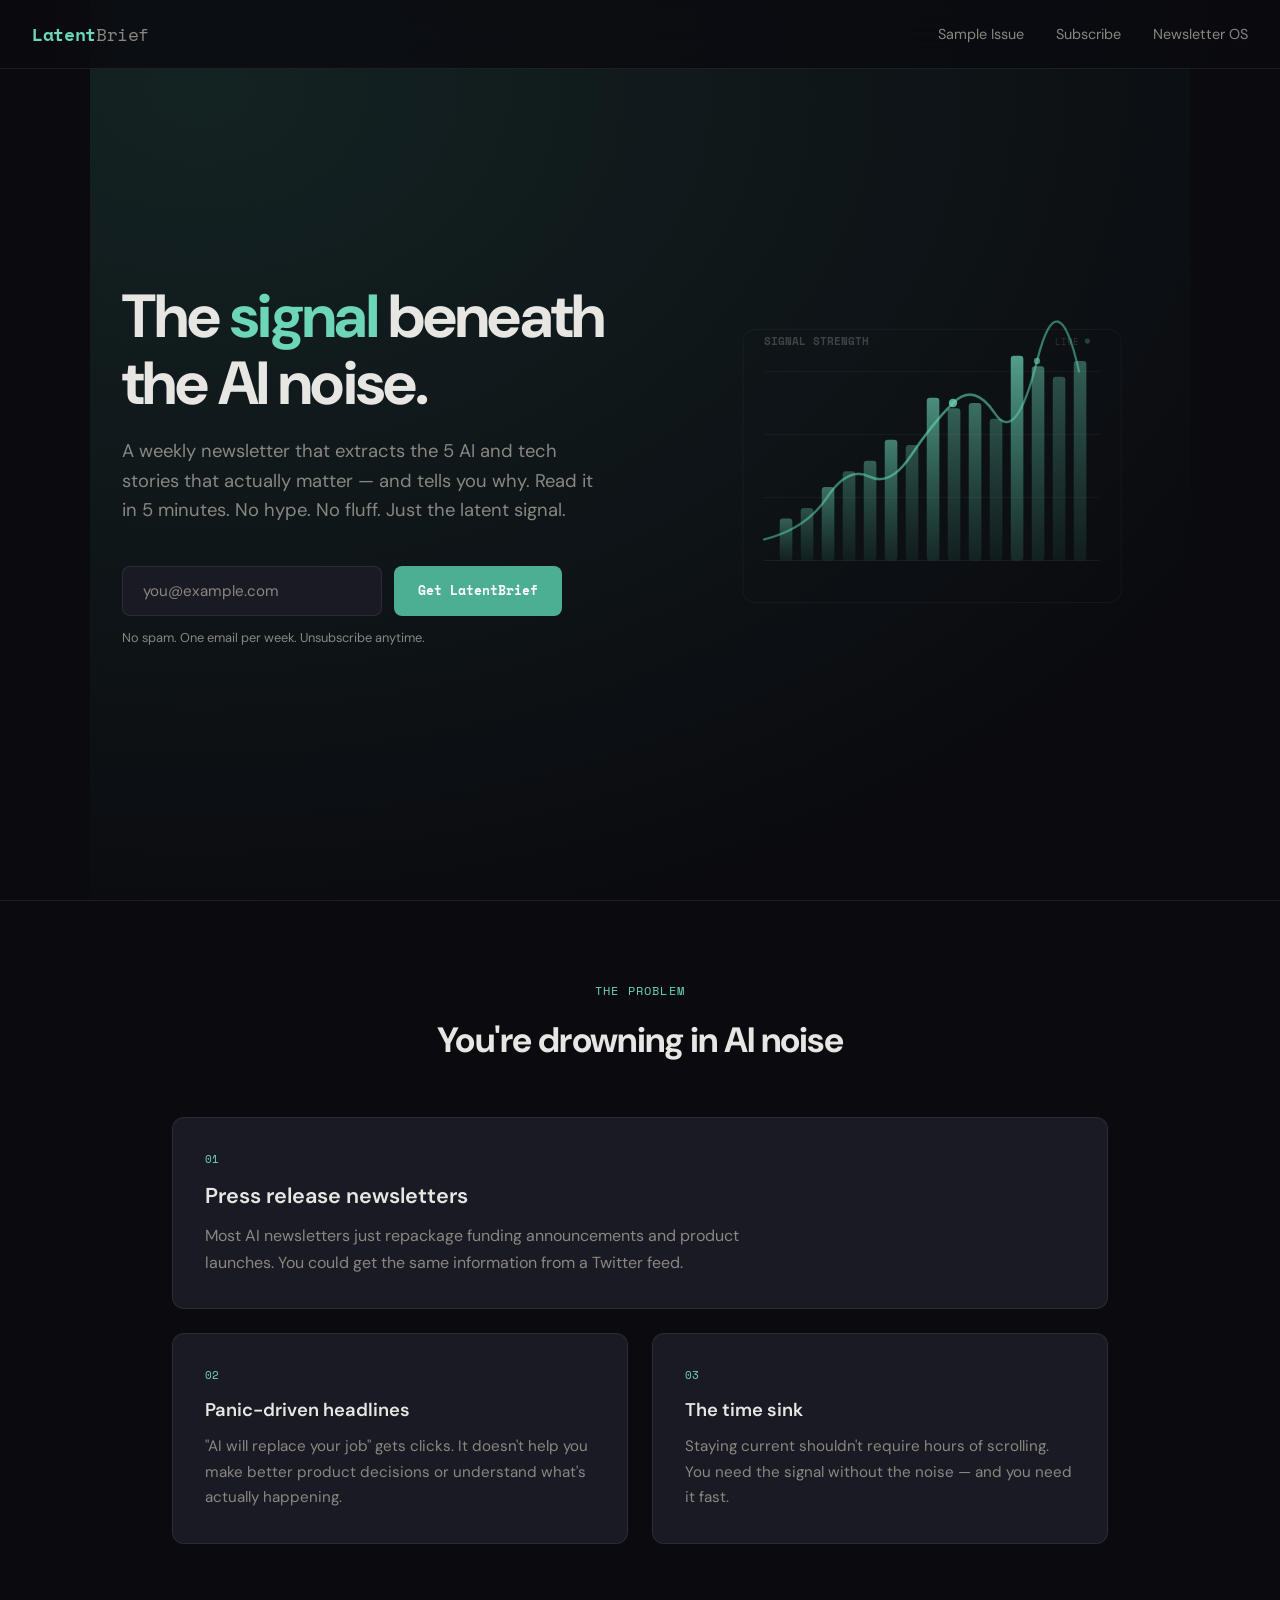
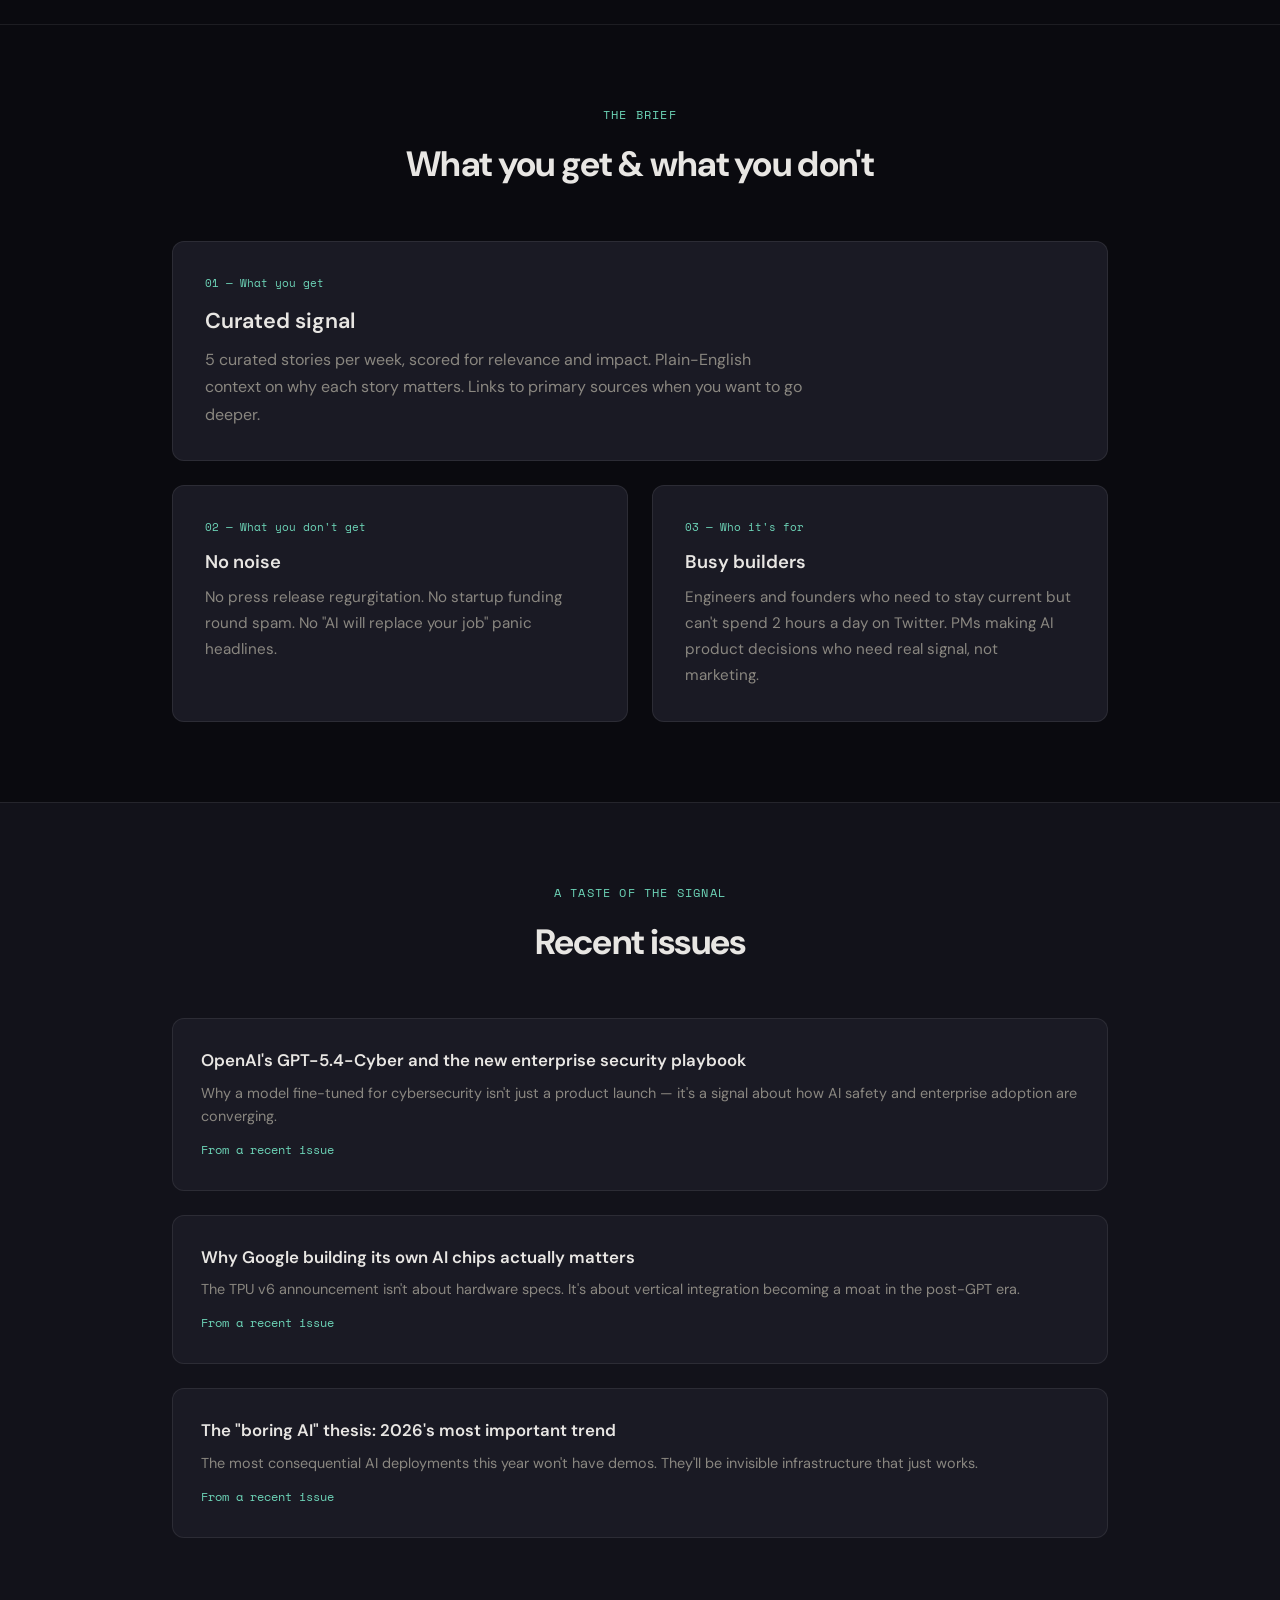
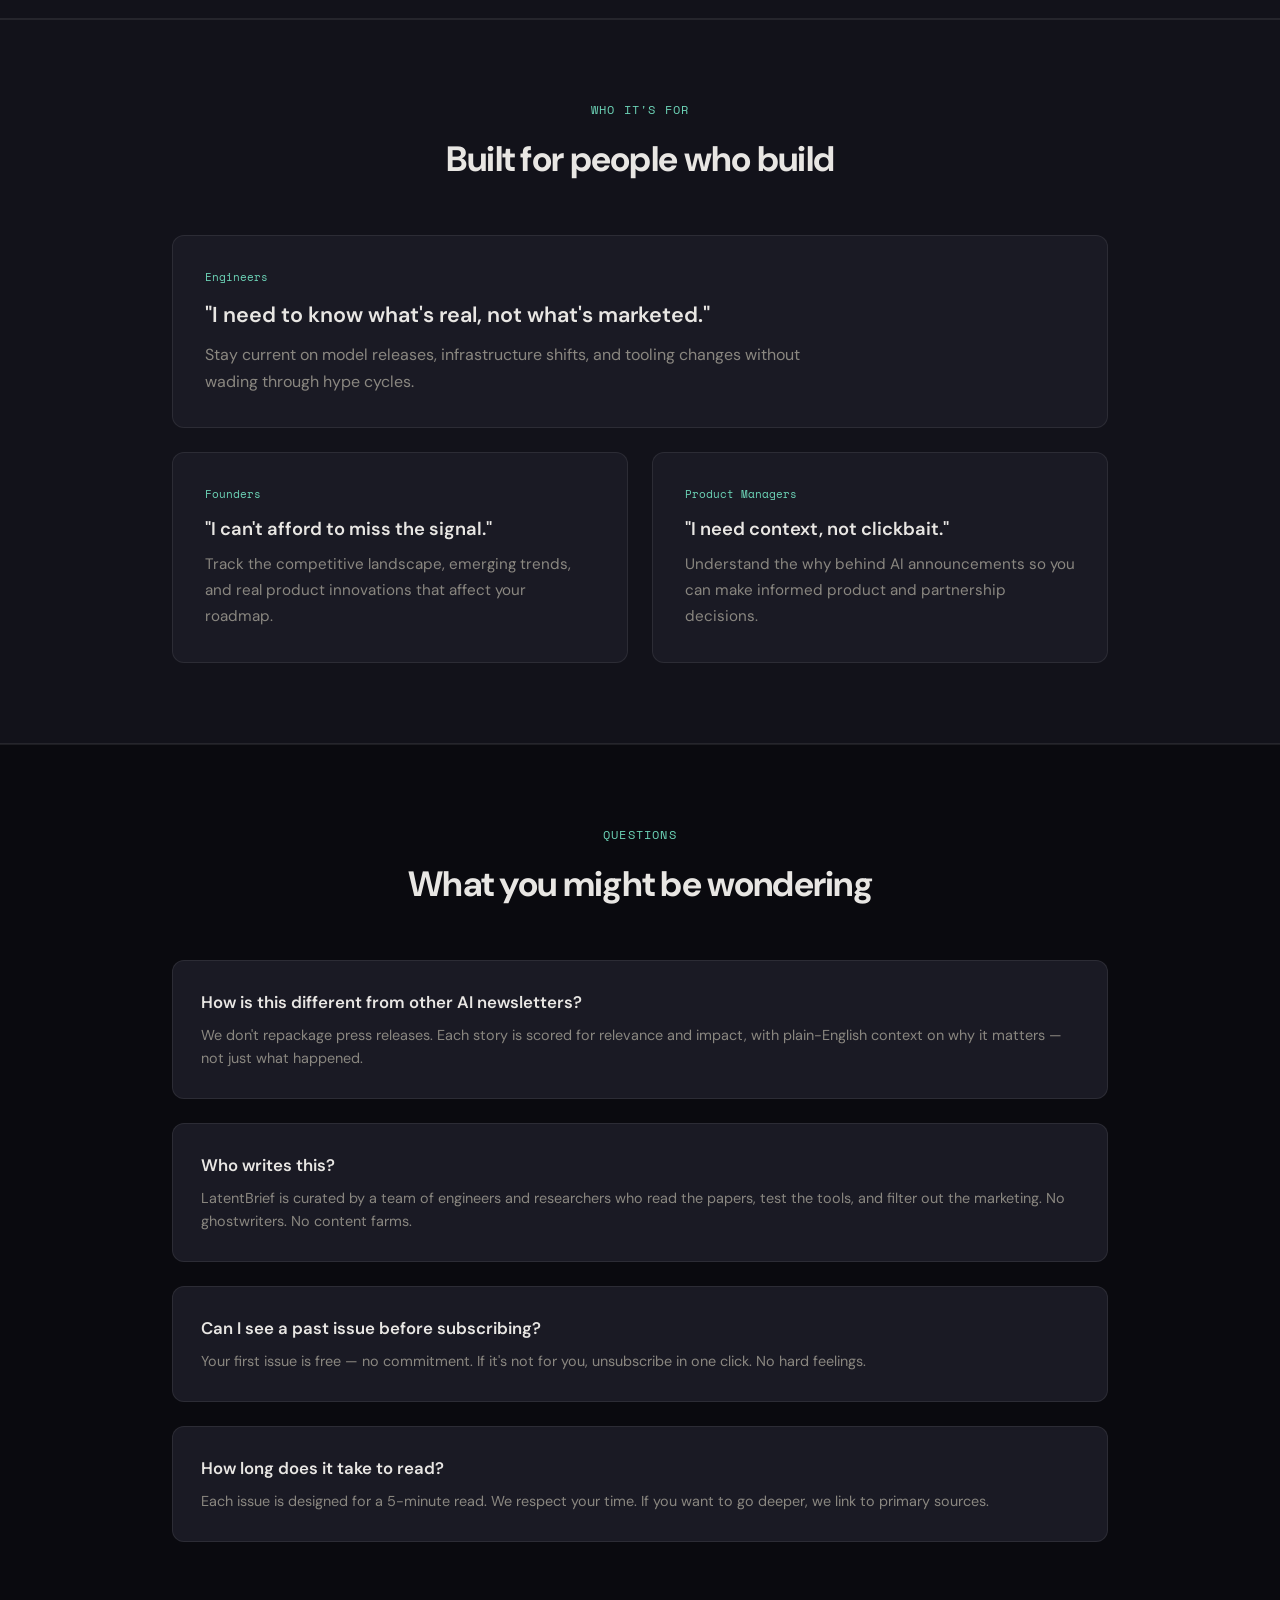
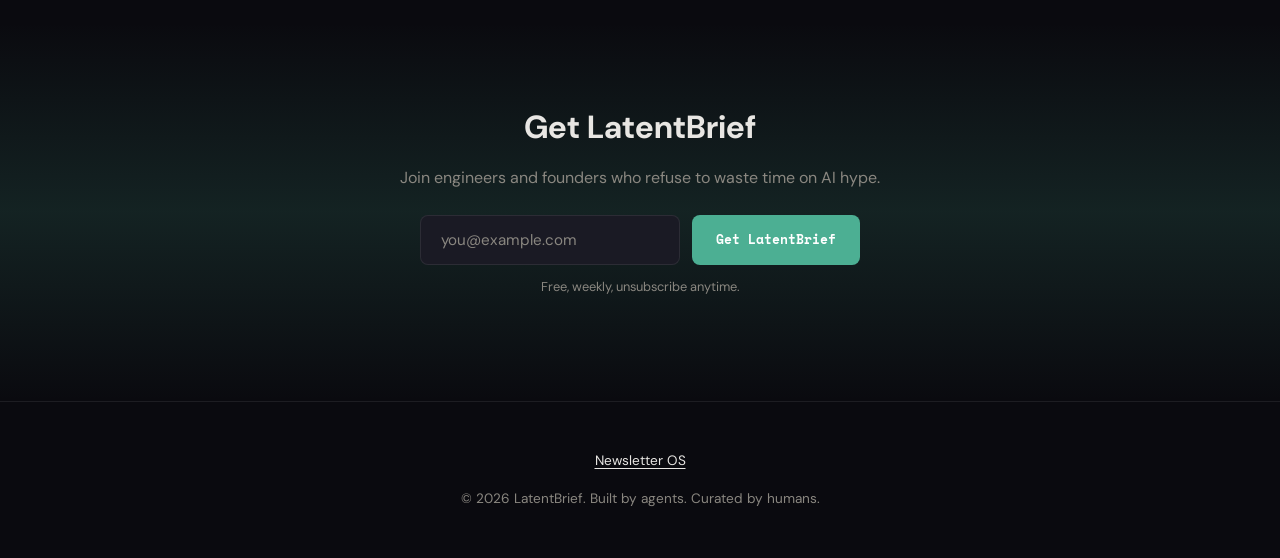
==== commit 79a6c7f5: "fix(landing): replace Loops form submission with Supabase REST API - Remove Loops.so newsletter-form" ====
--- a/latentbrief/index.html
+++ b/latentbrief/index.html
@@ -463,6 +463,13 @@
           })
         });
 
+        let data;
+        try {
+          data = await response.json();
+        } catch {
+          data = {};
+        }
+
         if (response.ok || response.status === 201) {
           input.value = '';
           success.classList.add('visible');
